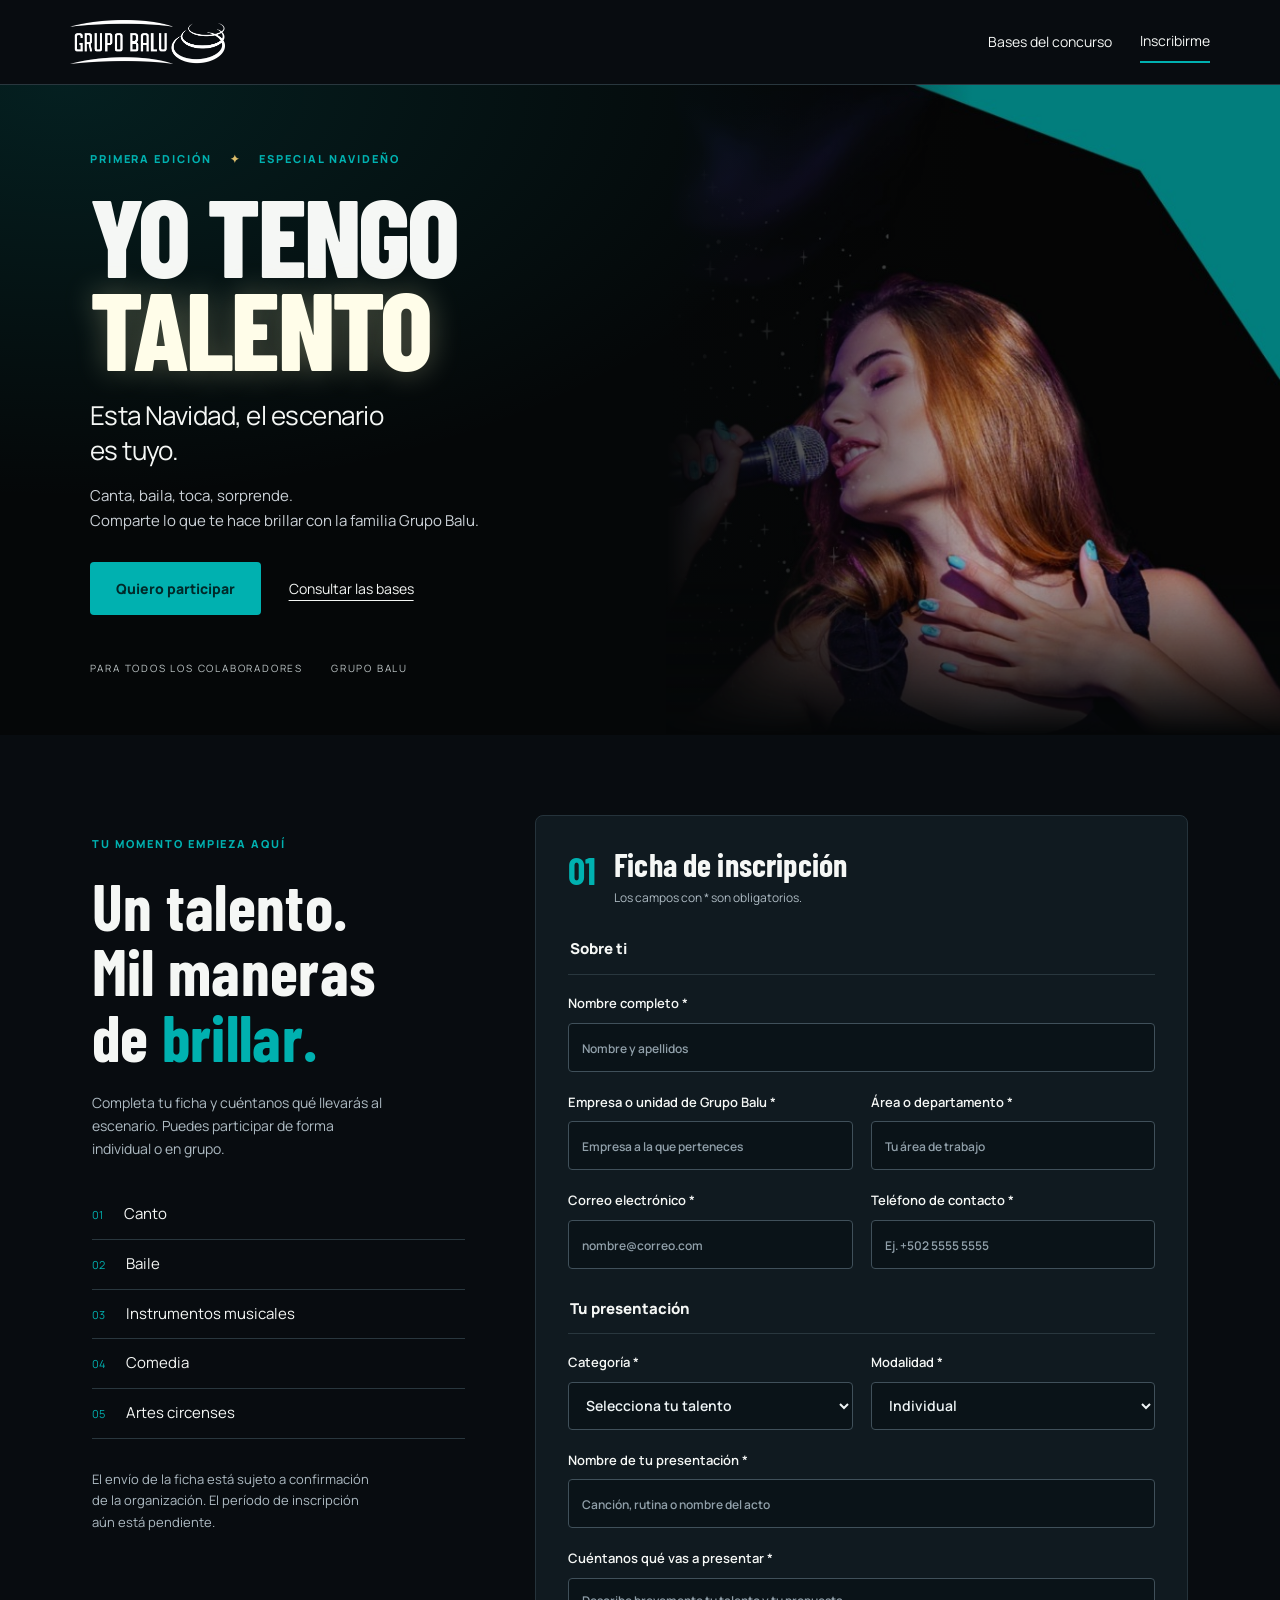
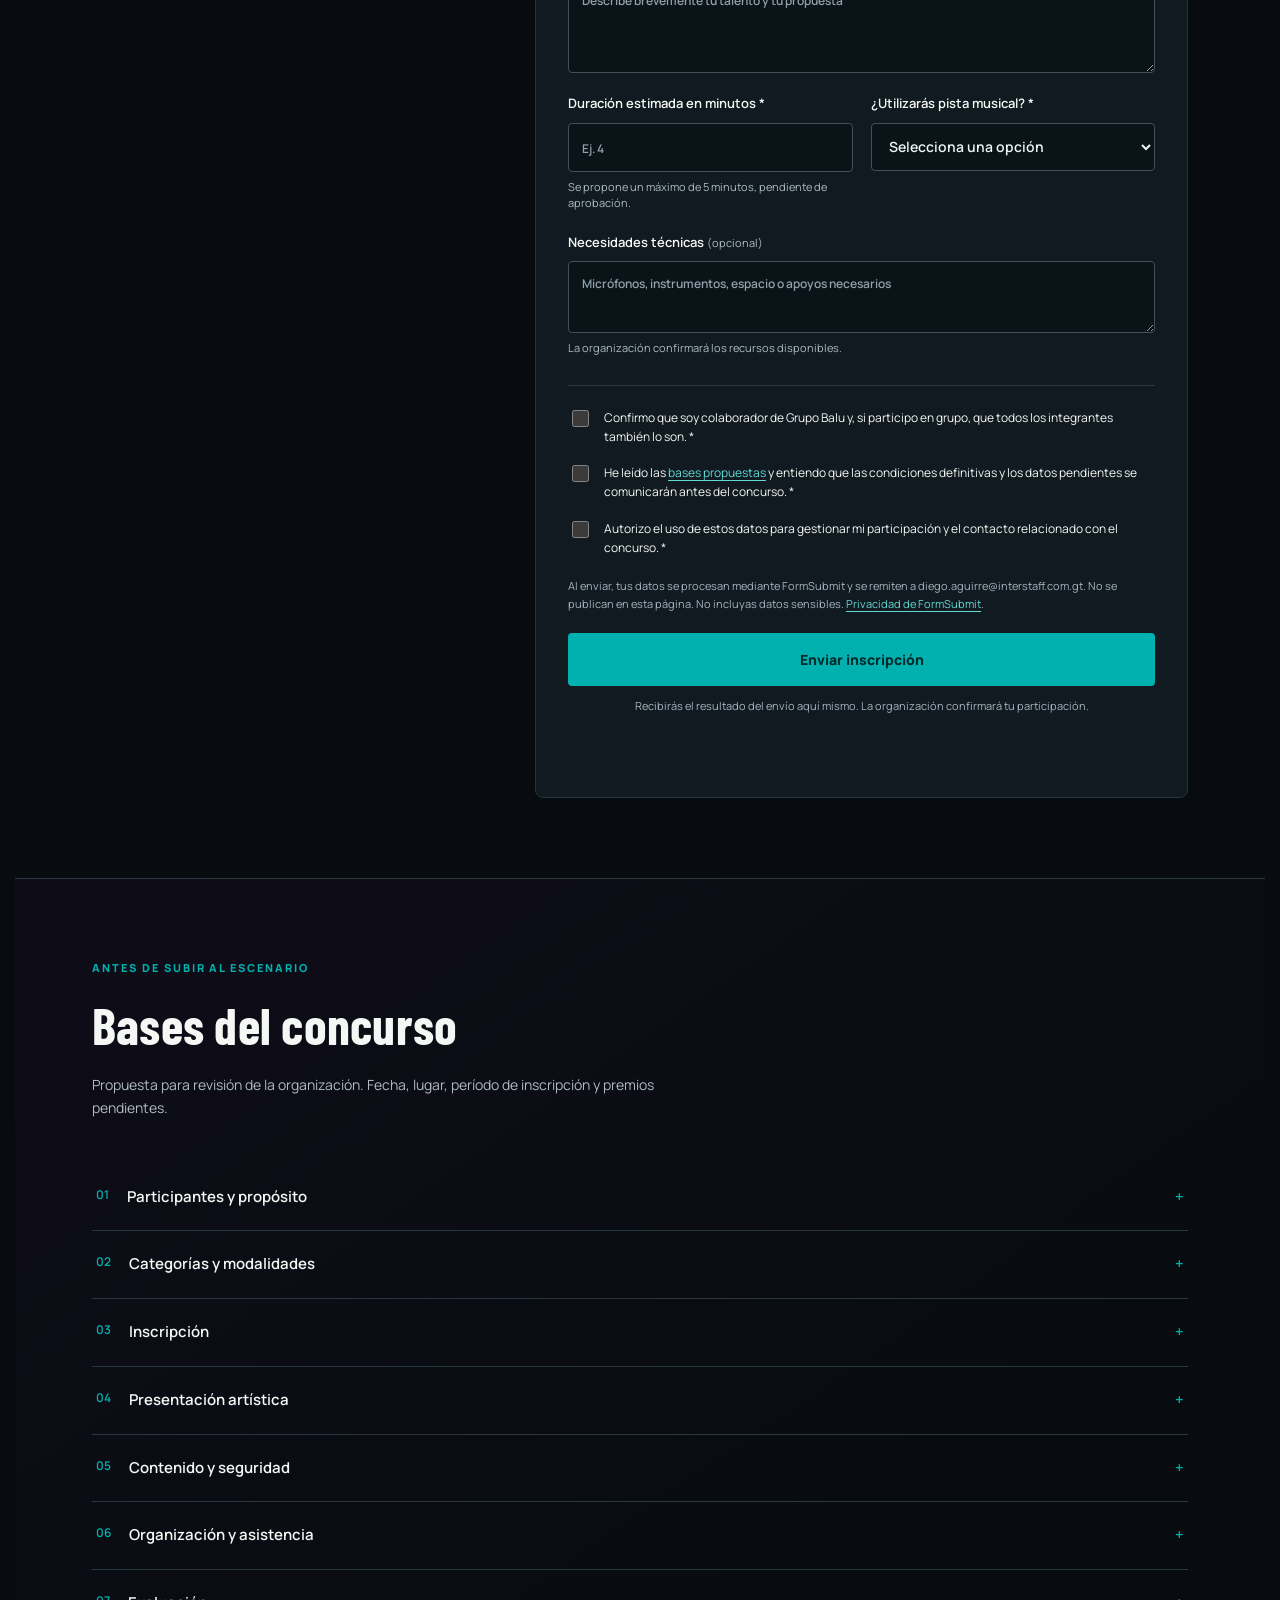
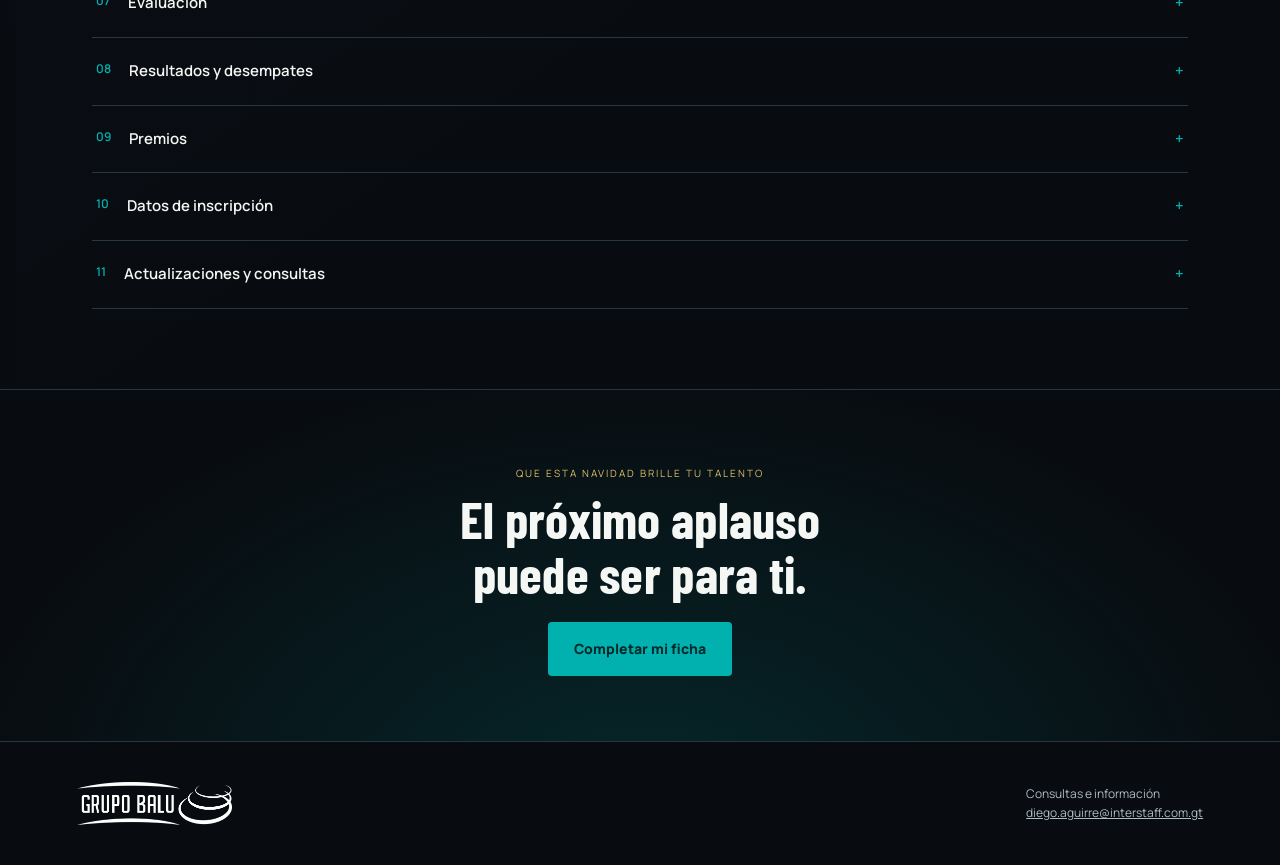
==== index.html @ b2d33d60 "Publicar concurso Grupo Balu con formulario de inscripción" ====
<!doctype html>
<html lang="es"><head><meta charset="UTF-8"><meta name="referrer" content="strict-origin-when-cross-origin"><meta name="viewport" content="width=device-width, initial-scale=1"><meta name="theme-color" content="#00b1b0"><title>Yo Tengo Talento · Grupo Balu</title><meta name="description" content="Concurso de talentos para todos los colaboradores de Grupo Balu. Conoce las bases y completa tu ficha de inscripción."><link rel="icon" type="image/svg+xml" href="data:image/svg+xml,%3Csvg xmlns='http://www.w3.org/2000/svg' viewBox='0 0 32 32'%3E%3Crect width='32' height='32' rx='8' fill='%2300b1b0'/%3E%3Cpath d='m16 5 3 7 8 1-6 5 2 8-7-4-7 4 2-8-6-5 8-1z' fill='%230b202c'/%3E%3C/svg%3E"><link rel="stylesheet" href="theme.css"></head>
<body><a class="skip" href="#inscripcion">Ir a la inscripción</a><div id="snow" aria-hidden="true"></div>
<header><a class="brand" href="#inicio"><img src="logo-grupo-balu.png" alt="Grupo Balu"><span>GRUPO BALU<small>GENTE PRIMERO</small></span></a><nav aria-label="Navegación principal"><a href="#bases">Bases del concurso</a><a class="nav-cta" href="#inscripcion">Inscribirme</a></nav></header>
<main id="inicio"><section class="hero" aria-labelledby="hero-title"><div class="stage" aria-hidden="true"></div><div class="hero-content"><p class="eyebrow">PRIMERA EDICIÓN <span>✦</span> ESPECIAL NAVIDEÑO</p><h1 id="hero-title">YO TENGO<br><span>TALENTO</span></h1><p class="intro">Esta Navidad, el escenario<br>es tuyo.</p><p class="hero-description">Canta, baila, toca, sorprende.<br>Comparte lo que te hace brillar con la familia Grupo Balu.</p><div class="hero-actions"><a class="button" href="#inscripcion">Quiero participar</a><a class="text-link" href="#bases">Consultar las bases</a></div><div class="hero-foot"><span>PARA TODOS LOS COLABORADORES</span><span>GRUPO BALU</span></div></div></section>
<section class="registration section" id="inscripcion"><aside><p class="eyebrow">TU MOMENTO EMPIEZA AQUÍ</p><h2>Un talento.<br>Mil maneras<br>de <em>brillar.</em></h2><p>Completa tu ficha y cuéntanos qué llevarás al escenario. Puedes participar de forma individual o en grupo.</p><ul class="categories"><li><span>01</span> Canto</li><li><span>02</span> Baile</li><li><span>03</span> Instrumentos musicales</li><li><span>04</span> Comedia</li><li><span>05</span> Artes circenses</li></ul><p class="aside-note">El envío de la ficha está sujeto a confirmación de la organización. El período de inscripción aún está pendiente.</p></aside>
<form id="registrationForm" action="https://formsubmit.co/diego.aguirre@interstaff.com.gt" method="POST"><div class="form-heading"><span class="section-number">01</span><div><h2>Ficha de inscripción</h2><p>Los campos con * son obligatorios.</p></div></div>
<input type="hidden" name="_subject" value="Nueva inscripción | Yo Tengo Talento · Grupo Balu"><input type="hidden" name="_template" value="table"><input type="hidden" name="Version_bases" value="Propuesta 1 · 6 de octubre de 2026"><input type="text" name="_honey" class="honeypot" tabindex="-1" autocomplete="off" aria-hidden="true">
<fieldset><legend>Sobre ti</legend><div class="grid"><label class="wide">Nombre completo *<input name="Nombre" autocomplete="name" required maxlength="120" placeholder="Nombre y apellidos"></label><label>Empresa o unidad de Grupo Balu *<input name="Empresa" required maxlength="120" placeholder="Empresa a la que perteneces"></label><label>Área o departamento *<input name="Area" required maxlength="120" placeholder="Tu área de trabajo"></label><label>Correo electrónico *<input type="email" name="email" autocomplete="email" required maxlength="160" placeholder="nombre@correo.com"></label><label>Teléfono de contacto *<input type="tel" name="Telefono" autocomplete="tel" required maxlength="25" pattern="[+0-9 ()-]{8,25}" placeholder="Ej. +502 5555 5555"></label></div></fieldset>
<fieldset><legend>Tu presentación</legend><div class="grid"><label>Categoría *<select name="Categoria" required><option value="">Selecciona tu talento</option><option>Canto</option><option>Baile</option><option>Instrumentos musicales</option><option>Comedia</option><option>Artes circenses</option></select></label><label>Modalidad *<select name="Modalidad" id="mode" required><option value="Individual">Individual</option><option value="Grupal">Grupal</option></select></label><div id="groupFields" class="wide grid" hidden><label class="wide">Nombre del grupo *<input name="Grupo" id="groupName" maxlength="120" disabled></label><label class="wide">Integrantes del grupo *<textarea name="Integrantes" id="members" rows="3" maxlength="2000" disabled placeholder="Nombre completo y empresa de cada integrante, incluyéndote"></textarea><small>Todos deben ser colaboradores de Grupo Balu. Tú serás la persona de contacto.</small></label></div><label class="wide">Nombre de tu presentación *<input name="Presentacion" required maxlength="160" placeholder="Canción, rutina o nombre del acto"></label><label class="wide">Cuéntanos qué vas a presentar *<textarea name="Descripcion" required rows="3" maxlength="1500" placeholder="Describe brevemente tu talento y tu propuesta"></textarea></label><label>Duración estimada en minutos *<input type="number" name="Duracion_minutos" required min="0.5" max="60" step="0.5" placeholder="Ej. 4"><small>Se propone un máximo de 5 minutos, pendiente de aprobación.</small></label><label>¿Utilizarás pista musical? *<select name="Pista" required><option value="">Selecciona una opción</option><option>Sí</option><option>No</option><option>Por definir</option></select></label><label class="wide">Necesidades técnicas <span class="optional">(opcional)</span><textarea name="Necesidades_tecnicas" rows="2" maxlength="1000" placeholder="Micrófonos, instrumentos, espacio o apoyos necesarios"></textarea><small>La organización confirmará los recursos disponibles.</small></label></div></fieldset>
<div class="consents"><label class="check"><input type="checkbox" name="Es_colaborador" value="Sí" required><span>Confirmo que soy colaborador de Grupo Balu y, si participo en grupo, que todos los integrantes también lo son. *</span></label><label class="check"><input type="checkbox" name="Lectura_bases" value="Leídas; enterado de que son propuestas" required><span>He leído las <a href="#bases">bases propuestas</a> y entiendo que las condiciones definitivas y los datos pendientes se comunicarán antes del concurso. *</span></label><label class="check"><input type="checkbox" name="Uso_datos" value="Autorizado para gestionar esta inscripción" required><span>Autorizo el uso de estos datos para gestionar mi participación y el contacto relacionado con el concurso. *</span></label></div>
<p class="privacy">Al enviar, tus datos se procesan mediante FormSubmit y se remiten a diego.aguirre@interstaff.com.gt. No se publican en esta página. No incluyas datos sensibles. <a href="https://formsubmit.co/privacy.pdf" target="_blank" rel="noopener">Privacidad de FormSubmit</a>.</p><button class="button submit" type="submit">Enviar inscripción</button><p class="submit-note">Recibirás el resultado del envío aquí mismo. La organización confirmará tu participación.</p><p id="formStatus" role="status"></p></form></section>
<section class="rules section" id="bases"><div class="rules-heading"><div><p class="eyebrow">ANTES DE SUBIR AL ESCENARIO</p><h2>Bases del concurso</h2><p>Propuesta para revisión de la organización. Fecha, lugar, período de inscripción y premios pendientes.</p></div></div><div id="ruleList"><details><summary><span>01</span>Participantes y propósito</summary><p>Pueden participar todos los colaboradores de Grupo Balu. El concurso Yo Tengo Talento busca reconocer sus habilidades artísticas y compartir un espacio de convivencia y celebración navideña.</p></details><details><summary><span>02</span>Categorías y modalidades</summary><p>Se proponen las categorías de canto, baile, interpretación de instrumentos musicales, comedia y artes circenses. La participación podrá ser individual o grupal. En los grupos, todos los integrantes deberán ser colaboradores de Grupo Balu y se designará a una persona de contacto.</p></details><details><summary><span>03</span>Inscripción</summary><p>Completar la ficha digital con nombre, empresa o unidad, área, correo, teléfono, categoría, modalidad y descripción del acto. Los grupos deberán indicar su nombre y sus integrantes. El período de inscripción está pendiente. El envío de la ficha no confirma automáticamente un lugar ni un horario; la organización comunicará la recepción y los siguientes pasos.</p></details><details><summary><span>04</span>Presentación artística</summary><p>Se propone una duración máxima de 5 minutos por acto. La persona participante indicará la duración prevista, la pista musical si corresponde y sus requerimientos de sonido, instrumentos o espacio. La organización confirmará qué recursos estarán disponibles y cómo entregar las pistas antes del evento.</p></details><details><summary><span>05</span>Contenido y seguridad</summary><p>Las presentaciones deberán ser respetuosas y apropiadas para un evento de colaboradores. No se admitirán contenidos discriminatorios, ofensivos o que expongan a otras personas sin su consentimiento. No se permitirá fuego, armas, objetos punzantes ni actos que comprometan la seguridad. Los actos circenses requerirán revisión previa de sus necesidades y condiciones de seguridad.</p></details><details><summary><span>06</span>Organización y asistencia</summary><p>La fecha, el lugar y los horarios del evento están pendientes. La organización confirmará el orden de participación y, si corresponde, ensayos o pruebas de sonido. Cada participante deberá presentarse a la hora que se le comunique e informar oportunamente cualquier cambio o retiro.</p></details><details><summary><span>07</span>Evaluación</summary><p>Se propone que un jurado designado por la organización evalúe cada acto sobre 100 puntos: dominio técnico e interpretación, 40; creatividad y originalidad, 25; presencia escénica y conexión con el público, 20; preparación y cumplimiento del tiempo, 15. Estos criterios se aplicarán de acuerdo con la naturaleza de cada categoría.</p></details><details><summary><span>08</span>Resultados y desempates</summary><p>Se propone que gane el acto con mayor puntaje total. En caso de empate, se comparará primero el puntaje de dominio técnico e interpretación y luego el de creatividad y originalidad. Si el empate continúa, el jurado deliberará y dejará constancia de su decisión. La composición del jurado y el esquema de premiación están pendientes.</p></details><details><summary><span>09</span>Premios</summary><p>Los premios, el número de personas o grupos ganadores y la forma de entrega están pendientes. La organización anunciará estos detalles antes de la competencia.</p></details><details><summary><span>10</span>Datos de inscripción</summary><p>Los datos solicitados se utilizarán para coordinar la participación y las comunicaciones del concurso. La ficha se enviará mediante FormSubmit a diego.aguirre@interstaff.com.gt. No se solicitan documentos de identidad ni datos bancarios. Para corregir o retirar una inscripción, escribir al mismo correo. Cualquier autorización de uso de imagen se solicitará por separado.</p></details><details><summary><span>11</span>Actualizaciones y consultas</summary><p>La organización comunicará las bases definitivas y los datos pendientes antes del concurso. Cualquier modificación deberá informarse oportunamente a las personas inscritas. Las consultas se atenderán en diego.aguirre@interstaff.com.gt.</p></details></div></section>
<section class="closing"><p>QUE ESTA NAVIDAD BRILLE TU TALENTO</p><h2>El próximo aplauso<br>puede ser para ti.</h2><a class="button" href="#inscripcion">Completar mi ficha</a></section></main>
<footer><div class="brand"><img src="logo-grupo-balu.png" alt="Grupo Balu"><span>YO TENGO TALENTO<small>PRIMERA EDICIÓN · GRUPO BALU</small></span></div><p>Consultas e información<br><a href="mailto:diego.aguirre@interstaff.com.gt">diego.aguirre@interstaff.com.gt</a></p></footer><script src="app.js"></script></body></html>
---- theme.css ----
@import url('https://fonts.googleapis.com/css2?family=Barlow+Condensed:wght@600;700;800;900&family=Manrope:wght@400;500;600;700;800&display=swap');
:root{color-scheme:dark;--teal:#00b1b0;--ink:#080c10;--muted:#aebbc3;--line:#29373e;--gold:#ddbd6a}*{box-sizing:border-box}html{scroll-behavior:smooth;scroll-padding-top:110px}body{margin:0;background:var(--ink);color:#f5f7f5;font:16px/1.65 'Manrope',Arial,sans-serif}a{color:inherit}button,input,select,textarea{font:inherit}button,a,input,select,textarea{touch-action:manipulation}a,button,input,select,textarea{outline-offset:5px}a:focus-visible,button:focus-visible{outline:2px solid var(--teal)}header{position:relative;z-index:3;display:flex;align-items:center;justify-content:space-between;padding:16px 5.5%;border-bottom:1px solid var(--line);background:#080c10}.brand{display:flex;gap:14px;align-items:center;text-decoration:none;font-size:14px;font-weight:800;letter-spacing:.12em}.brand img{width:64px;height:64px;object-fit:contain}.brand small{display:block;font-size:10px;letter-spacing:.2em;color:var(--muted);margin-top:2px}nav{display:flex;gap:28px;align-items:center;font-size:14px}nav a{text-decoration:none}nav a:hover,.text-link:hover{color:var(--teal)}.nav-cta{border-bottom:2px solid var(--teal);padding:8px 0}.hero{position:relative;overflow:hidden;min-height:650px;background:#050708}.hero:after{content:'';position:absolute;inset:0;pointer-events:none;background:radial-gradient(ellipse at 5% 0%,#00b1b025,transparent 45%)}.stage{position:absolute;inset:0 0 0 30%;background-image:linear-gradient(90deg,#050708 0%,#050708c4 18%,transparent 50%),url('talento.jpeg');background-position:center,100% 0;background-size:cover,auto 1150px;background-repeat:no-repeat;opacity:.7;mask-image:linear-gradient(180deg,#000 75%,transparent)}.hero-content{position:relative;z-index:1;padding:65px 7% 35px;max-width:1200px}.eyebrow{font-size:11px;font-weight:800;letter-spacing:.18em;color:var(--teal);margin:0 0 20px}.eyebrow span{color:var(--gold);margin:0 14px}h1{font:800 clamp(70px,8.6vw,128px)/.84 'Barlow Condensed','Arial Narrow',Impact,sans-serif;letter-spacing:-.025em;margin:0 0 25px}h1 span{color:#fffde9;text-shadow:0 0 30px #fffac24a}h2{font:700 clamp(34px,4vw,52px)/1.05 'Barlow Condensed','Arial Narrow',Impact,sans-serif;letter-spacing:.005em;margin:0 0 22px}.intro{font-size:26px;line-height:1.35;letter-spacing:-.02em;margin:0 0 16px}.hero-description{font-size:15px;color:#ccd2d8}.hero-actions{display:flex;gap:28px;align-items:center;margin:28px 0 45px}.button{border:0;background:var(--teal);color:#002929;padding:15px 26px;display:inline-flex;align-items:center;justify-content:center;text-decoration:none;font-weight:800;font-size:14px;cursor:pointer;border-radius:4px;transition:background .2s,transform .2s}.button:hover{background:#48d4cd;transform:translateY(-1px)}.text-link{font-size:14px;text-underline-offset:6px}.hero-foot{display:flex;gap:28px;color:#bdc5c6;font-size:10px;letter-spacing:.18em}.event-info{display:grid;grid-template-columns:repeat(3,1fr);padding:26px 7%;gap:30px;background:#0d181d;border-top:1px solid #1d3338;border-bottom:1px solid #1d3338}.event-info span{display:block;font-size:10px;letter-spacing:.14em;color:var(--teal);margin-bottom:6px}.event-info strong{font-size:14px;font-weight:500}.section{max-width:1250px;margin:auto;padding:80px 6%}.registration{display:grid;grid-template-columns: .8fr 1.4fr;gap:70px}aside{padding-top:20px}aside h2{font-size:64px;line-height:1.02}em{font-style:normal;color:var(--teal)}aside>p:not(.eyebrow){font-size:14px;color:var(--muted);max-width:290px}.categories{list-style:none;padding:0;margin:30px 0}.categories li{padding:12px 0;border-bottom:1px solid var(--line);font-size:15px}.categories span{font-size:11px;color:var(--teal);margin-right:18px}.aside-note{margin-top:30px;font-size:13px!important}form{background:#101a20;border:1px solid #25333b;border-radius:8px;padding:32px}.form-heading{display:flex;gap:18px;align-items:flex-start;margin-bottom:30px}.section-number{color:var(--teal);font:700 38px/1.2 'Barlow Condensed',sans-serif}.form-heading h2{font-size:32px;margin:0 0 6px}.form-heading p{font-size:12px;color:var(--muted);margin:0}fieldset{border:0;padding:0;margin:0 0 28px;min-width:0}legend{font-size:15px;font-weight:800;margin-bottom:18px;padding-bottom:12px;width:100%;border-bottom:1px solid var(--line)}.grid{display:grid;grid-template-columns:repeat(2,minmax(0,1fr));gap:20px 18px}.wide{grid-column:1/-1}label{display:block;font-size:13px;font-weight:600}input:not([type=checkbox]),select,textarea{display:block;width:100%;margin-top:8px;background:#0a1318;color:#eef4f5;border:1px solid #40505a;border-radius:4px;padding:12px 13px;min-height:48px;font-size:14px}input::placeholder,textarea::placeholder{color:#91a0aa;font-size:12px}input:focus,textarea:focus,select:focus{outline:2px solid var(--teal);outline-offset:1px}textarea{resize:vertical}small,.optional{font-weight:400;color:var(--muted);font-size:11px;line-height:1.5}label small{display:block;margin-top:7px}.consents{border-top:1px solid var(--line);padding-top:22px}.check{display:flex;align-items:flex-start;gap:12px;font-size:12px;font-weight:400;line-height:1.6;margin-bottom:17px}.check input{width:17px;height:17px;flex-shrink:0;margin-top:2px;accent-color:var(--teal)}.check a,.privacy a{color:#62d9d3;text-underline-offset:3px}.privacy{font-size:11px;color:#a6b4bf;margin:20px 0}.submit{width:100%}.submit-note{font-size:11px;text-align:center;color:#a6b4bf}.honeypot{display:none!important}[hidden]{display:none!important}.rules{border-top:1px solid var(--line)}.rules-heading{display:flex;align-items:center;justify-content:space-between;gap:40px;margin-bottom:30px}.rules-heading p:not(.eyebrow){color:var(--muted);font-size:14px;max-width:570px}.outline-button{border:1px solid #406069;border-radius:4px;padding:12px 18px;white-space:nowrap;font-size:13px;text-decoration:none}.outline-button:hover{border-color:var(--teal);color:var(--teal)}details{border-bottom:1px solid var(--line)}summary{padding:21px 4px;cursor:pointer;font-weight:600;font-size:15px;list-style:none;display:flex;gap:18px}summary::-webkit-details-marker{display:none}summary span{color:var(--teal);font-size:12px}summary:after{content:'+';margin-left:auto;color:var(--teal)}details[open] summary:after{content:'−'}details p{color:#bcc8cf;font-size:14px;margin:0 34px 24px;max-width:850px}.closing{padding:65px 25px;text-align:center;background:radial-gradient(ellipse at 50% 120%,#005e6055,transparent 75%);border-top:1px solid var(--line)}.closing p{font-size:10px;letter-spacing:.2em;color:var(--gold)}.closing h2{font-size:52px}footer{border-top:1px solid var(--line);padding:30px 6%;display:flex;justify-content:space-between;gap:25px;align-items:center}footer p{font-size:12px;color:var(--muted)}footer a{overflow-wrap:anywhere}footer .brand img{width:65px;height:65px}#snow{position:fixed;inset:0;pointer-events:none;z-index:6;overflow:hidden}.flake{position:absolute;top:-40px;color:#eefaff;opacity:.35;animation:fall linear infinite;font-family:Arial,sans-serif}@keyframes fall{from{transform:translate3d(0,-40px,0) rotate(0)}to{transform:translate3d(50px,110vh,0) rotate(160deg)}}.skip{position:absolute;top:-100px;left:20px;background:var(--teal);padding:10px;z-index:100;color:#000}.skip:focus{top:10px}#formStatus{font-size:13px;color:var(--gold)}
@media(max-width:900px){.registration{gap:35px;grid-template-columns:.7fr 1.4fr}.section{padding:60px 5%}aside h2{font-size:48px}.rules-heading{align-items:flex-start;flex-direction:column;gap:10px}.stage{left:10%;opacity:.45}.hero-content{padding-left:6%}form{padding:24px}}
@media(max-width:650px){header{padding:12px 5%}.brand{font-size:11px;gap:9px}.brand img{width:48px;height:48px}.brand small{font-size:8px}nav{gap:14px;font-size:12px}nav>a:first-child{display:none}.hero{min-height:620px}.hero-content{padding:48px 6% 30px}.eyebrow{font-size:9px;letter-spacing:.12em}.eyebrow span{margin:0 7px}h1{font-size:84px}.intro{font-size:24px}.stage{inset:0;background-position:center,58% 0;background-size:cover,auto 920px;opacity:.32}.hero-actions{gap:18px;flex-wrap:wrap}.hero-foot{font-size:8px;gap:15px}.event-info{grid-template-columns:1fr;padding:22px 6%;gap:17px}.event-info div{display:flex;gap:14px;align-items:baseline;justify-content:space-between}.event-info span{font-size:8px;flex-shrink:0}.event-info strong{font-size:12px;text-align:right}.registration{grid-template-columns:1fr;gap:28px}aside{padding:0}aside h2{font-size:44px}aside h2 br{display:none}aside h2 br:after{content:' '}aside p{max-width:none!important}.categories{display:flex;flex-wrap:wrap;gap:8px;margin:20px 0}.categories li{padding:6px 10px;font-size:11px;border:1px solid var(--line);border-radius:20px}.categories span{display:none}.aside-note{margin-top:15px}.grid{grid-template-columns:1fr;gap:18px}form{padding:24px 19px}.section{padding:45px 5%}.form-heading h2{font-size:30px}label{font-size:14px}.privacy,.check,.submit-note{font-size:12px}input:not([type=checkbox]),select,textarea{font-size:16px}.closing h2{font-size:44px}footer{flex-direction:column;align-items:flex-start}.rules-heading h2{font-size:38px}details p{margin-left:5px;margin-right:5px}summary{font-size:14px}}
.brand img,footer .brand img{width:155px;height:52px;object-fit:contain}.brand>span{display:none}.registration aside h2 br{display:inline}.rules{background:linear-gradient(145deg,#170d2370,transparent 60%)}.stage{left:52%;background-size:cover,auto 1500px;background-image:linear-gradient(90deg,#050708,transparent 50%),url('talento.jpeg')}
@media(max-width:650px){.brand img,footer .brand img{width:130px;height:44px}.registration aside h2{font-size:42px}.stage{left:30%;background-size:cover,auto 1250px;background-position:center,right top}}
@media(prefers-reduced-motion:reduce){html{scroll-behavior:auto}.button{transition:none}}

#formStatus{padding:12px 0;overflow-wrap:anywhere}#formStatus[data-state="error"]{color:#ffb9a8}#formStatus[data-state="success"]{color:#78e3cd}.submit:disabled{opacity:.65;cursor:default;transform:none}
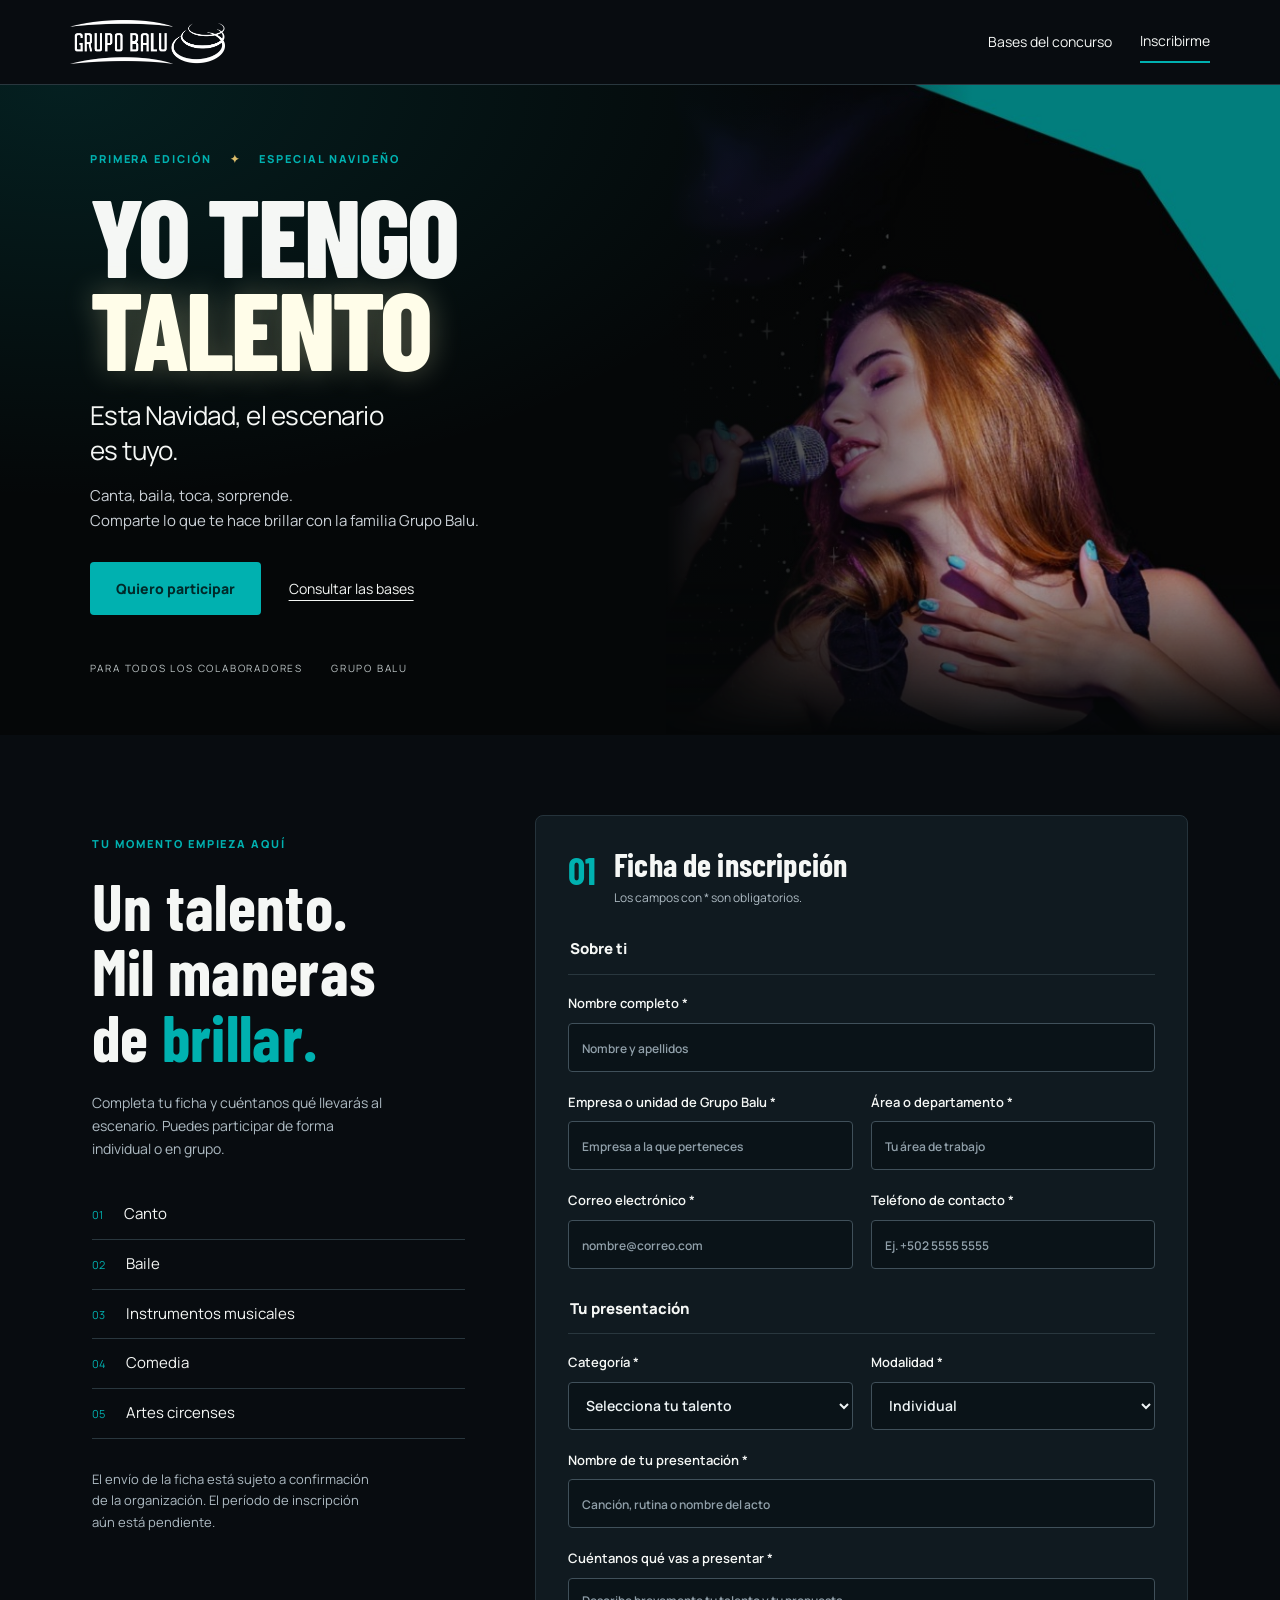
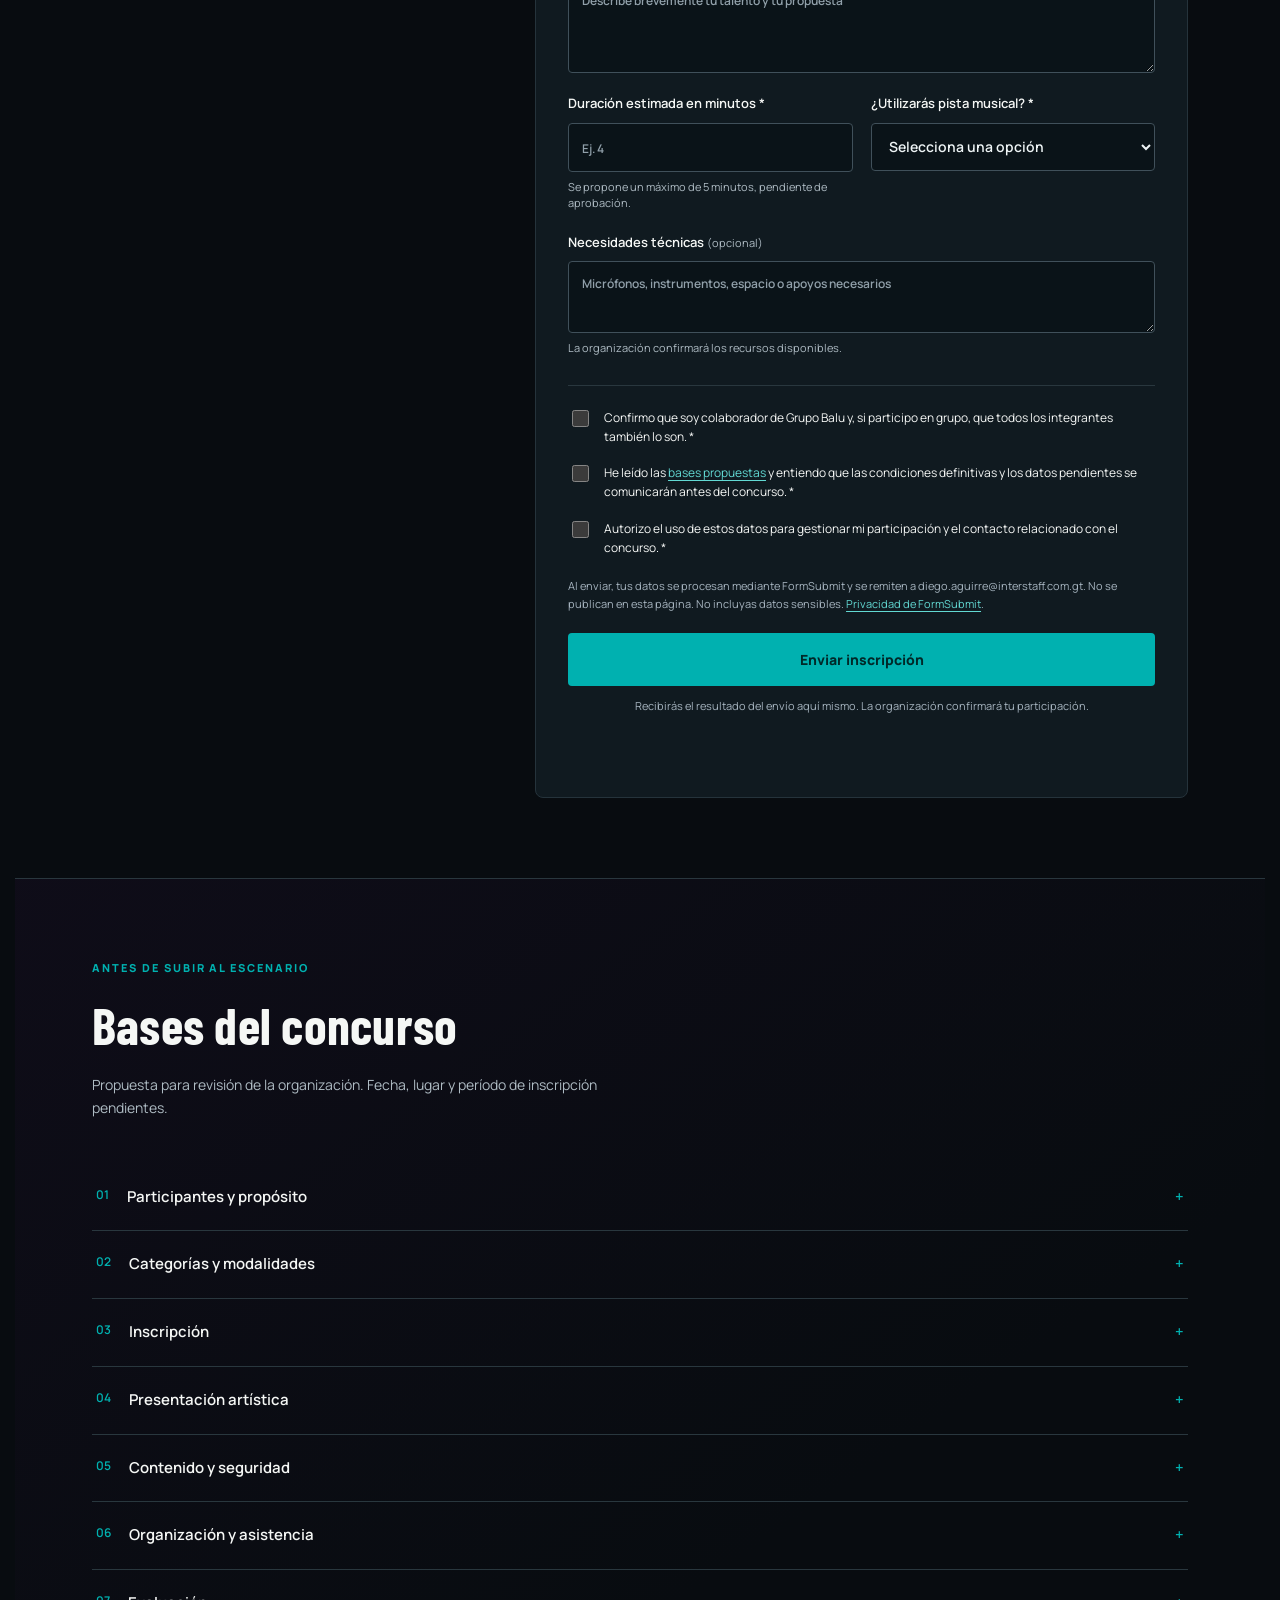
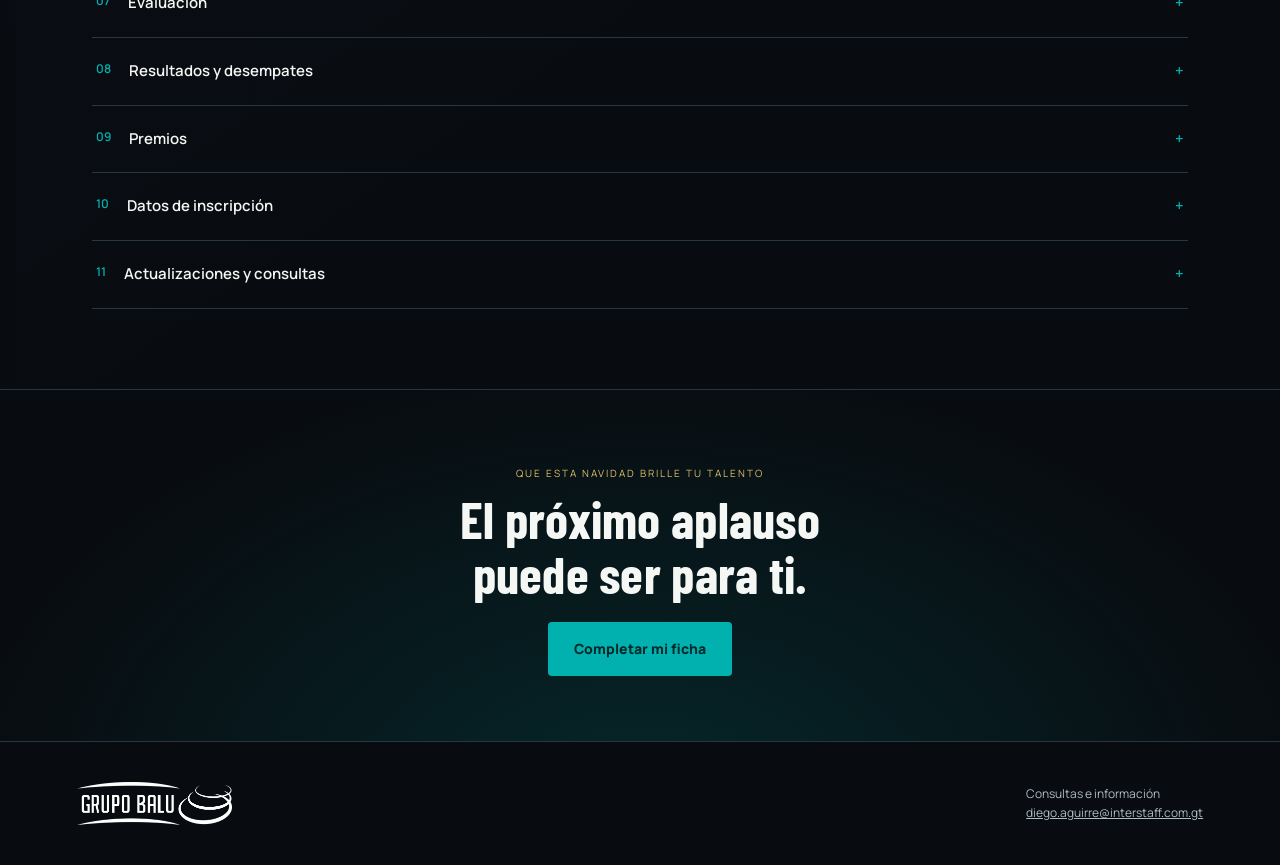
==== commit d355ed56: "Actualizar premios del concurso con las tres gift cards" ====
--- a/index.html
+++ b/index.html
@@ -10,6 +10,6 @@
 <fieldset><legend>Tu presentación</legend><div class="grid"><label>Categoría *<select name="Categoria" required><option value="">Selecciona tu talento</option><option>Canto</option><option>Baile</option><option>Instrumentos musicales</option><option>Comedia</option><option>Artes circenses</option></select></label><label>Modalidad *<select name="Modalidad" id="mode" required><option value="Individual">Individual</option><option value="Grupal">Grupal</option></select></label><div id="groupFields" class="wide grid" hidden><label class="wide">Nombre del grupo *<input name="Grupo" id="groupName" maxlength="120" disabled></label><label class="wide">Integrantes del grupo *<textarea name="Integrantes" id="members" rows="3" maxlength="2000" disabled placeholder="Nombre completo y empresa de cada integrante, incluyéndote"></textarea><small>Todos deben ser colaboradores de Grupo Balu. Tú serás la persona de contacto.</small></label></div><label class="wide">Nombre de tu presentación *<input name="Presentacion" required maxlength="160" placeholder="Canción, rutina o nombre del acto"></label><label class="wide">Cuéntanos qué vas a presentar *<textarea name="Descripcion" required rows="3" maxlength="1500" placeholder="Describe brevemente tu talento y tu propuesta"></textarea></label><label>Duración estimada en minutos *<input type="number" name="Duracion_minutos" required min="0.5" max="60" step="0.5" placeholder="Ej. 4"><small>Se propone un máximo de 5 minutos, pendiente de aprobación.</small></label><label>¿Utilizarás pista musical? *<select name="Pista" required><option value="">Selecciona una opción</option><option>Sí</option><option>No</option><option>Por definir</option></select></label><label class="wide">Necesidades técnicas <span class="optional">(opcional)</span><textarea name="Necesidades_tecnicas" rows="2" maxlength="1000" placeholder="Micrófonos, instrumentos, espacio o apoyos necesarios"></textarea><small>La organización confirmará los recursos disponibles.</small></label></div></fieldset>
 <div class="consents"><label class="check"><input type="checkbox" name="Es_colaborador" value="Sí" required><span>Confirmo que soy colaborador de Grupo Balu y, si participo en grupo, que todos los integrantes también lo son. *</span></label><label class="check"><input type="checkbox" name="Lectura_bases" value="Leídas; enterado de que son propuestas" required><span>He leído las <a href="#bases">bases propuestas</a> y entiendo que las condiciones definitivas y los datos pendientes se comunicarán antes del concurso. *</span></label><label class="check"><input type="checkbox" name="Uso_datos" value="Autorizado para gestionar esta inscripción" required><span>Autorizo el uso de estos datos para gestionar mi participación y el contacto relacionado con el concurso. *</span></label></div>
 <p class="privacy">Al enviar, tus datos se procesan mediante FormSubmit y se remiten a diego.aguirre@interstaff.com.gt. No se publican en esta página. No incluyas datos sensibles. <a href="https://formsubmit.co/privacy.pdf" target="_blank" rel="noopener">Privacidad de FormSubmit</a>.</p><button class="button submit" type="submit">Enviar inscripción</button><p class="submit-note">Recibirás el resultado del envío aquí mismo. La organización confirmará tu participación.</p><p id="formStatus" role="status"></p></form></section>
-<section class="rules section" id="bases"><div class="rules-heading"><div><p class="eyebrow">ANTES DE SUBIR AL ESCENARIO</p><h2>Bases del concurso</h2><p>Propuesta para revisión de la organización. Fecha, lugar, período de inscripción y premios pendientes.</p></div></div><div id="ruleList"><details><summary><span>01</span>Participantes y propósito</summary><p>Pueden participar todos los colaboradores de Grupo Balu. El concurso Yo Tengo Talento busca reconocer sus habilidades artísticas y compartir un espacio de convivencia y celebración navideña.</p></details><details><summary><span>02</span>Categorías y modalidades</summary><p>Se proponen las categorías de canto, baile, interpretación de instrumentos musicales, comedia y artes circenses. La participación podrá ser individual o grupal. En los grupos, todos los integrantes deberán ser colaboradores de Grupo Balu y se designará a una persona de contacto.</p></details><details><summary><span>03</span>Inscripción</summary><p>Completar la ficha digital con nombre, empresa o unidad, área, correo, teléfono, categoría, modalidad y descripción del acto. Los grupos deberán indicar su nombre y sus integrantes. El período de inscripción está pendiente. El envío de la ficha no confirma automáticamente un lugar ni un horario; la organización comunicará la recepción y los siguientes pasos.</p></details><details><summary><span>04</span>Presentación artística</summary><p>Se propone una duración máxima de 5 minutos por acto. La persona participante indicará la duración prevista, la pista musical si corresponde y sus requerimientos de sonido, instrumentos o espacio. La organización confirmará qué recursos estarán disponibles y cómo entregar las pistas antes del evento.</p></details><details><summary><span>05</span>Contenido y seguridad</summary><p>Las presentaciones deberán ser respetuosas y apropiadas para un evento de colaboradores. No se admitirán contenidos discriminatorios, ofensivos o que expongan a otras personas sin su consentimiento. No se permitirá fuego, armas, objetos punzantes ni actos que comprometan la seguridad. Los actos circenses requerirán revisión previa de sus necesidades y condiciones de seguridad.</p></details><details><summary><span>06</span>Organización y asistencia</summary><p>La fecha, el lugar y los horarios del evento están pendientes. La organización confirmará el orden de participación y, si corresponde, ensayos o pruebas de sonido. Cada participante deberá presentarse a la hora que se le comunique e informar oportunamente cualquier cambio o retiro.</p></details><details><summary><span>07</span>Evaluación</summary><p>Se propone que un jurado designado por la organización evalúe cada acto sobre 100 puntos: dominio técnico e interpretación, 40; creatividad y originalidad, 25; presencia escénica y conexión con el público, 20; preparación y cumplimiento del tiempo, 15. Estos criterios se aplicarán de acuerdo con la naturaleza de cada categoría.</p></details><details><summary><span>08</span>Resultados y desempates</summary><p>Se propone que gane el acto con mayor puntaje total. En caso de empate, se comparará primero el puntaje de dominio técnico e interpretación y luego el de creatividad y originalidad. Si el empate continúa, el jurado deliberará y dejará constancia de su decisión. La composición del jurado y el esquema de premiación están pendientes.</p></details><details><summary><span>09</span>Premios</summary><p>Los premios, el número de personas o grupos ganadores y la forma de entrega están pendientes. La organización anunciará estos detalles antes de la competencia.</p></details><details><summary><span>10</span>Datos de inscripción</summary><p>Los datos solicitados se utilizarán para coordinar la participación y las comunicaciones del concurso. La ficha se enviará mediante FormSubmit a diego.aguirre@interstaff.com.gt. No se solicitan documentos de identidad ni datos bancarios. Para corregir o retirar una inscripción, escribir al mismo correo. Cualquier autorización de uso de imagen se solicitará por separado.</p></details><details><summary><span>11</span>Actualizaciones y consultas</summary><p>La organización comunicará las bases definitivas y los datos pendientes antes del concurso. Cualquier modificación deberá informarse oportunamente a las personas inscritas. Las consultas se atenderán en diego.aguirre@interstaff.com.gt.</p></details></div></section>
+<section class="rules section" id="bases"><div class="rules-heading"><div><p class="eyebrow">ANTES DE SUBIR AL ESCENARIO</p><h2>Bases del concurso</h2><p>Propuesta para revisión de la organización. Fecha, lugar y período de inscripción pendientes.</p></div></div><div id="ruleList"><details><summary><span>01</span>Participantes y propósito</summary><p>Pueden participar todos los colaboradores de Grupo Balu. El concurso Yo Tengo Talento busca reconocer sus habilidades artísticas y compartir un espacio de convivencia y celebración navideña.</p></details><details><summary><span>02</span>Categorías y modalidades</summary><p>Se proponen las categorías de canto, baile, interpretación de instrumentos musicales, comedia y artes circenses. La participación podrá ser individual o grupal. En los grupos, todos los integrantes deberán ser colaboradores de Grupo Balu y se designará a una persona de contacto.</p></details><details><summary><span>03</span>Inscripción</summary><p>Completar la ficha digital con nombre, empresa o unidad, área, correo, teléfono, categoría, modalidad y descripción del acto. Los grupos deberán indicar su nombre y sus integrantes. El período de inscripción está pendiente. El envío de la ficha no confirma automáticamente un lugar ni un horario; la organización comunicará la recepción y los siguientes pasos.</p></details><details><summary><span>04</span>Presentación artística</summary><p>Se propone una duración máxima de 5 minutos por acto. La persona participante indicará la duración prevista, la pista musical si corresponde y sus requerimientos de sonido, instrumentos o espacio. La organización confirmará qué recursos estarán disponibles y cómo entregar las pistas antes del evento.</p></details><details><summary><span>05</span>Contenido y seguridad</summary><p>Las presentaciones deberán ser respetuosas y apropiadas para un evento de colaboradores. No se admitirán contenidos discriminatorios, ofensivos o que expongan a otras personas sin su consentimiento. No se permitirá fuego, armas, objetos punzantes ni actos que comprometan la seguridad. Los actos circenses requerirán revisión previa de sus necesidades y condiciones de seguridad.</p></details><details><summary><span>06</span>Organización y asistencia</summary><p>La fecha, el lugar y los horarios del evento están pendientes. La organización confirmará el orden de participación y, si corresponde, ensayos o pruebas de sonido. Cada participante deberá presentarse a la hora que se le comunique e informar oportunamente cualquier cambio o retiro.</p></details><details><summary><span>07</span>Evaluación</summary><p>Se propone que un jurado designado por la organización evalúe cada acto sobre 100 puntos: dominio técnico e interpretación, 40; creatividad y originalidad, 25; presencia escénica y conexión con el público, 20; preparación y cumplimiento del tiempo, 15. Estos criterios se aplicarán de acuerdo con la naturaleza de cada categoría.</p></details><details><summary><span>08</span>Resultados y desempates</summary><p>Se propone que gane el acto con mayor puntaje total. En caso de empate, se comparará primero el puntaje de dominio técnico e interpretación y luego el de creatividad y originalidad. Si el empate continúa, el jurado deliberará y dejará constancia de su decisión. La composición del jurado está pendiente.</p></details><details><summary><span>09</span>Premios</summary><p><strong>1.er lugar:</strong> Gift Card de Q3,000.<br><strong>2.º lugar:</strong> Gift Card de Q1,500.<br><strong>3.er lugar:</strong> Gift Card de Q700.<br>La organización comunicará la forma de entrega antes de la competencia.</p></details><details><summary><span>10</span>Datos de inscripción</summary><p>Los datos solicitados se utilizarán para coordinar la participación y las comunicaciones del concurso. La ficha se enviará mediante FormSubmit a diego.aguirre@interstaff.com.gt. No se solicitan documentos de identidad ni datos bancarios. Para corregir o retirar una inscripción, escribir al mismo correo. Cualquier autorización de uso de imagen se solicitará por separado.</p></details><details><summary><span>11</span>Actualizaciones y consultas</summary><p>La organización comunicará las bases definitivas y los datos pendientes antes del concurso. Cualquier modificación deberá informarse oportunamente a las personas inscritas. Las consultas se atenderán en diego.aguirre@interstaff.com.gt.</p></details></div></section>
 <section class="closing"><p>QUE ESTA NAVIDAD BRILLE TU TALENTO</p><h2>El próximo aplauso<br>puede ser para ti.</h2><a class="button" href="#inscripcion">Completar mi ficha</a></section></main>
 <footer><div class="brand"><img src="logo-grupo-balu.png" alt="Grupo Balu"><span>YO TENGO TALENTO<small>PRIMERA EDICIÓN · GRUPO BALU</small></span></div><p>Consultas e información<br><a href="mailto:diego.aguirre@interstaff.com.gt">diego.aguirre@interstaff.com.gt</a></p></footer><script src="app.js"></script></body></html>
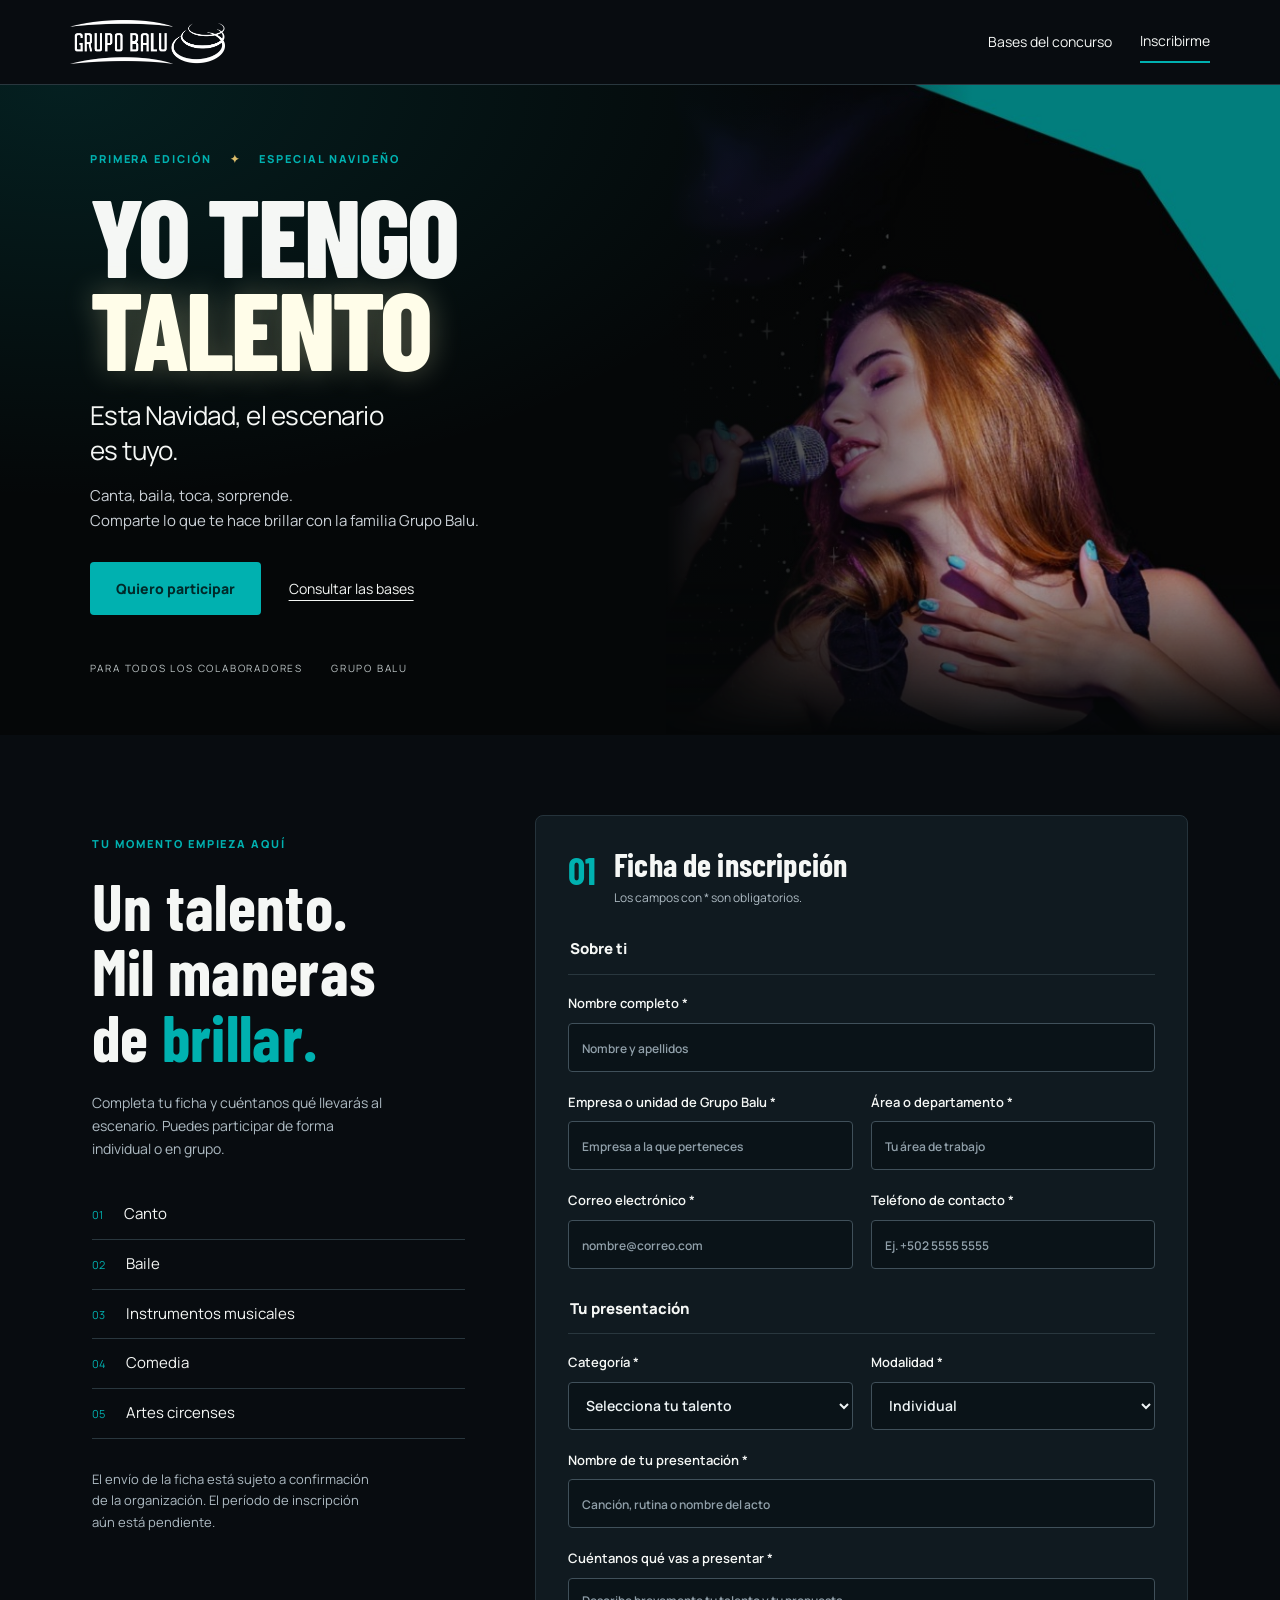
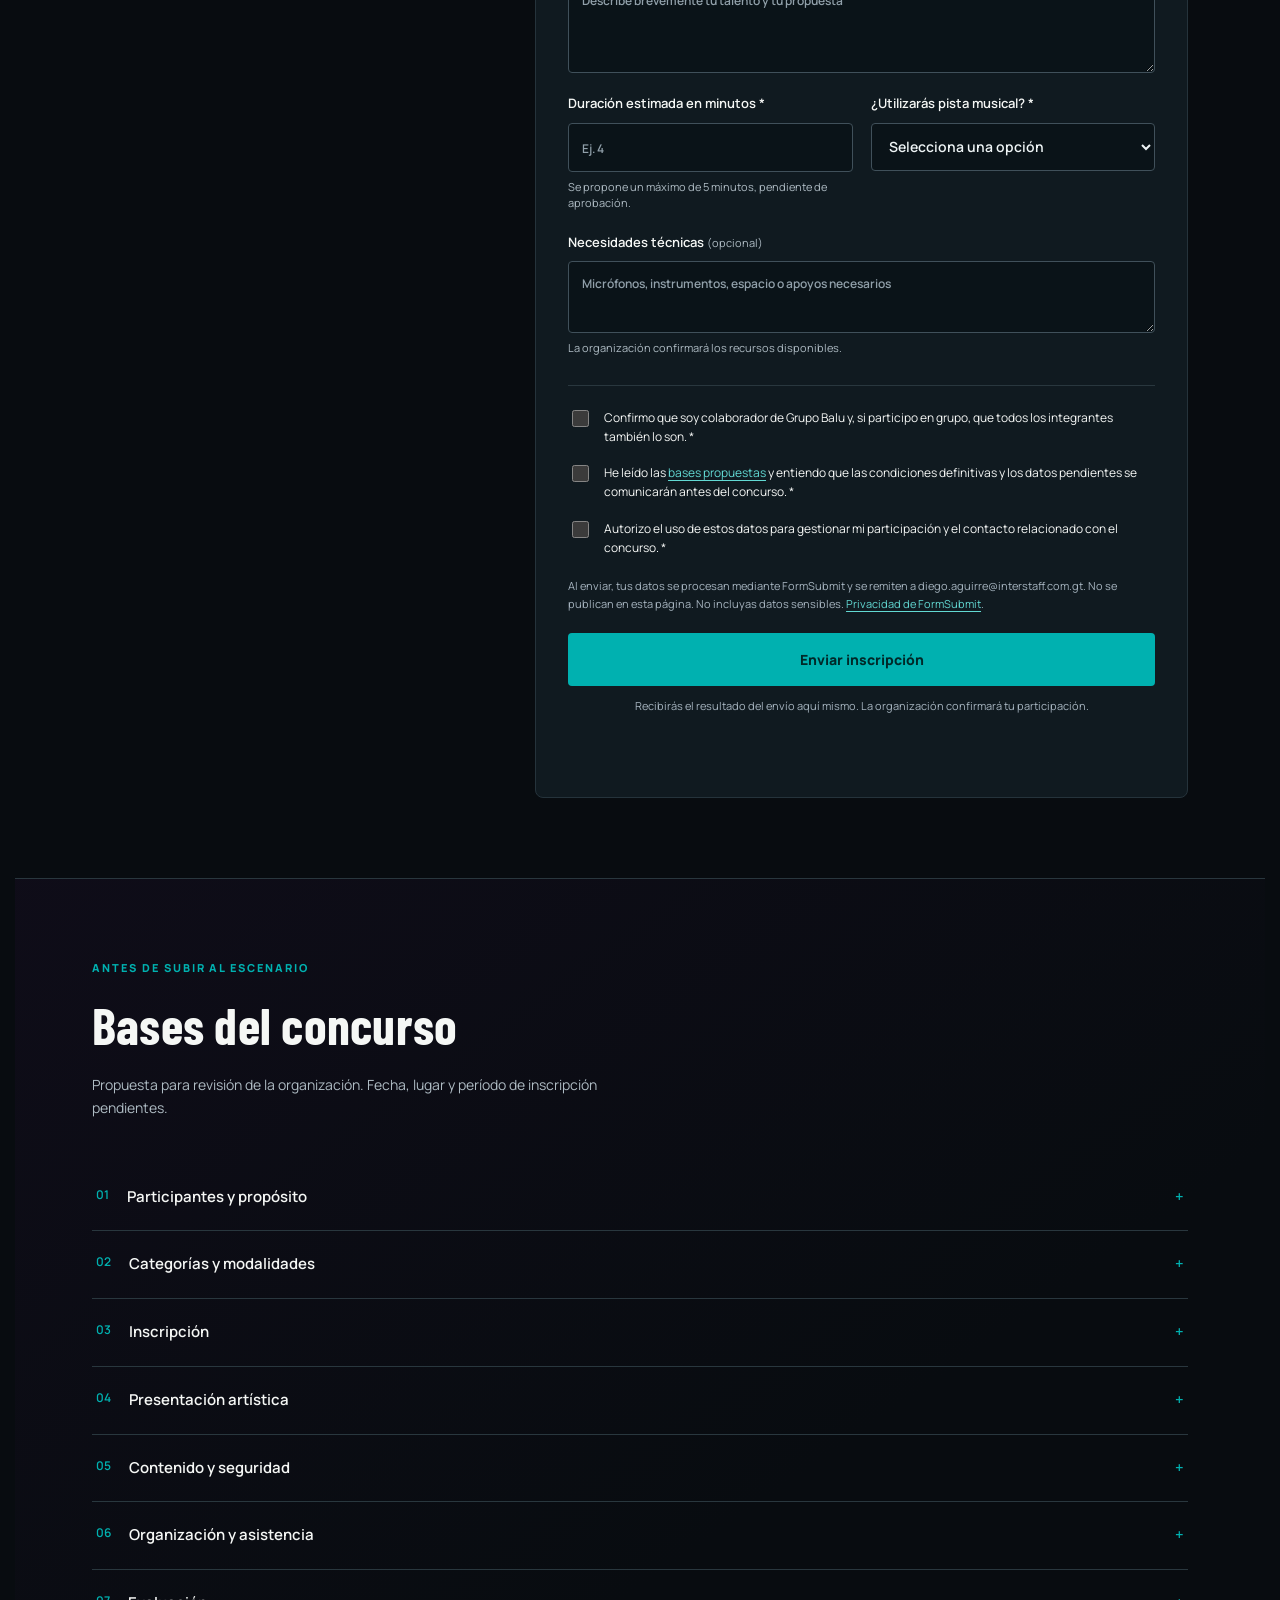
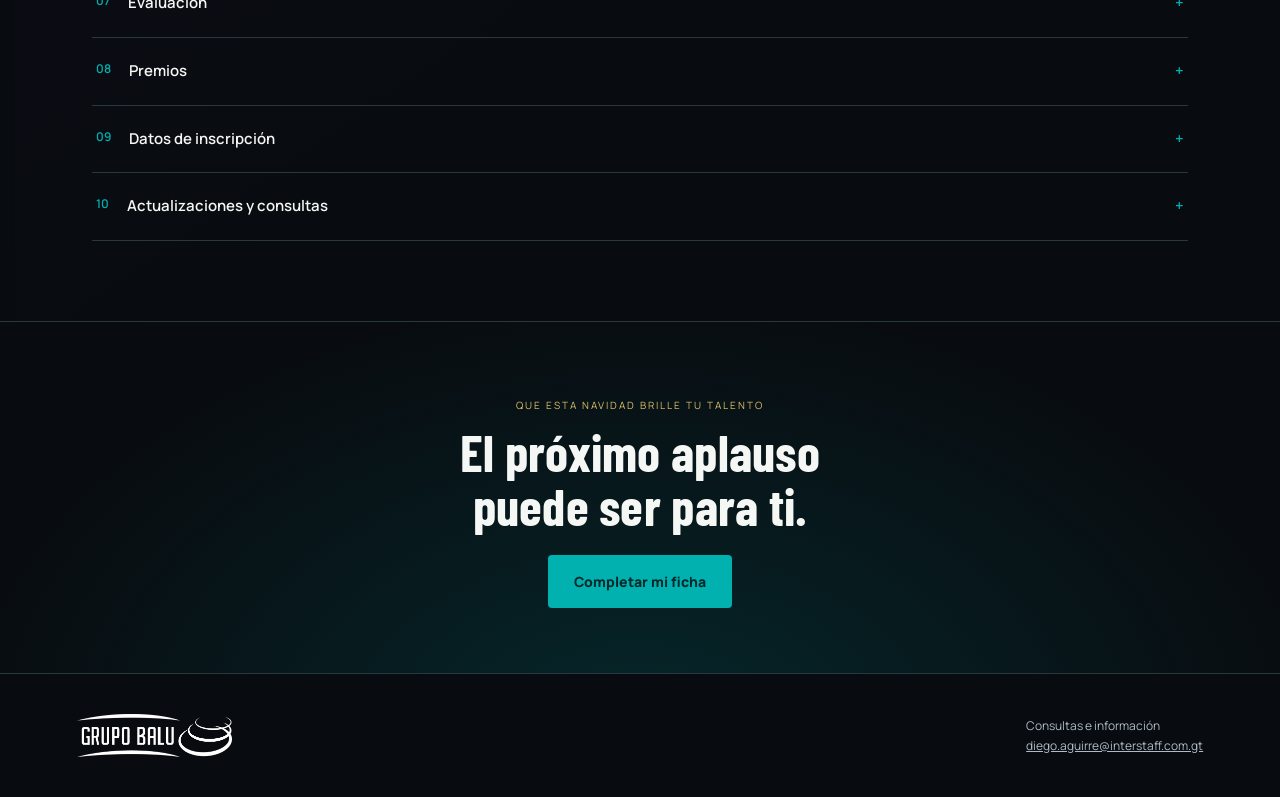
==== commit 4f2858a5: "Eliminar sección de resultados y desempates de las bases" ====
--- a/index.html
+++ b/index.html
@@ -10,6 +10,6 @@
 <fieldset><legend>Tu presentación</legend><div class="grid"><label>Categoría *<select name="Categoria" required><option value="">Selecciona tu talento</option><option>Canto</option><option>Baile</option><option>Instrumentos musicales</option><option>Comedia</option><option>Artes circenses</option></select></label><label>Modalidad *<select name="Modalidad" id="mode" required><option value="Individual">Individual</option><option value="Grupal">Grupal</option></select></label><div id="groupFields" class="wide grid" hidden><label class="wide">Nombre del grupo *<input name="Grupo" id="groupName" maxlength="120" disabled></label><label class="wide">Integrantes del grupo *<textarea name="Integrantes" id="members" rows="3" maxlength="2000" disabled placeholder="Nombre completo y empresa de cada integrante, incluyéndote"></textarea><small>Todos deben ser colaboradores de Grupo Balu. Tú serás la persona de contacto.</small></label></div><label class="wide">Nombre de tu presentación *<input name="Presentacion" required maxlength="160" placeholder="Canción, rutina o nombre del acto"></label><label class="wide">Cuéntanos qué vas a presentar *<textarea name="Descripcion" required rows="3" maxlength="1500" placeholder="Describe brevemente tu talento y tu propuesta"></textarea></label><label>Duración estimada en minutos *<input type="number" name="Duracion_minutos" required min="0.5" max="60" step="0.5" placeholder="Ej. 4"><small>Se propone un máximo de 5 minutos, pendiente de aprobación.</small></label><label>¿Utilizarás pista musical? *<select name="Pista" required><option value="">Selecciona una opción</option><option>Sí</option><option>No</option><option>Por definir</option></select></label><label class="wide">Necesidades técnicas <span class="optional">(opcional)</span><textarea name="Necesidades_tecnicas" rows="2" maxlength="1000" placeholder="Micrófonos, instrumentos, espacio o apoyos necesarios"></textarea><small>La organización confirmará los recursos disponibles.</small></label></div></fieldset>
 <div class="consents"><label class="check"><input type="checkbox" name="Es_colaborador" value="Sí" required><span>Confirmo que soy colaborador de Grupo Balu y, si participo en grupo, que todos los integrantes también lo son. *</span></label><label class="check"><input type="checkbox" name="Lectura_bases" value="Leídas; enterado de que son propuestas" required><span>He leído las <a href="#bases">bases propuestas</a> y entiendo que las condiciones definitivas y los datos pendientes se comunicarán antes del concurso. *</span></label><label class="check"><input type="checkbox" name="Uso_datos" value="Autorizado para gestionar esta inscripción" required><span>Autorizo el uso de estos datos para gestionar mi participación y el contacto relacionado con el concurso. *</span></label></div>
 <p class="privacy">Al enviar, tus datos se procesan mediante FormSubmit y se remiten a diego.aguirre@interstaff.com.gt. No se publican en esta página. No incluyas datos sensibles. <a href="https://formsubmit.co/privacy.pdf" target="_blank" rel="noopener">Privacidad de FormSubmit</a>.</p><button class="button submit" type="submit">Enviar inscripción</button><p class="submit-note">Recibirás el resultado del envío aquí mismo. La organización confirmará tu participación.</p><p id="formStatus" role="status"></p></form></section>
-<section class="rules section" id="bases"><div class="rules-heading"><div><p class="eyebrow">ANTES DE SUBIR AL ESCENARIO</p><h2>Bases del concurso</h2><p>Propuesta para revisión de la organización. Fecha, lugar y período de inscripción pendientes.</p></div></div><div id="ruleList"><details><summary><span>01</span>Participantes y propósito</summary><p>Pueden participar todos los colaboradores de Grupo Balu. El concurso Yo Tengo Talento busca reconocer sus habilidades artísticas y compartir un espacio de convivencia y celebración navideña.</p></details><details><summary><span>02</span>Categorías y modalidades</summary><p>Se proponen las categorías de canto, baile, interpretación de instrumentos musicales, comedia y artes circenses. La participación podrá ser individual o grupal. En los grupos, todos los integrantes deberán ser colaboradores de Grupo Balu y se designará a una persona de contacto.</p></details><details><summary><span>03</span>Inscripción</summary><p>Completar la ficha digital con nombre, empresa o unidad, área, correo, teléfono, categoría, modalidad y descripción del acto. Los grupos deberán indicar su nombre y sus integrantes. El período de inscripción está pendiente. El envío de la ficha no confirma automáticamente un lugar ni un horario; la organización comunicará la recepción y los siguientes pasos.</p></details><details><summary><span>04</span>Presentación artística</summary><p>Se propone una duración máxima de 5 minutos por acto. La persona participante indicará la duración prevista, la pista musical si corresponde y sus requerimientos de sonido, instrumentos o espacio. La organización confirmará qué recursos estarán disponibles y cómo entregar las pistas antes del evento.</p></details><details><summary><span>05</span>Contenido y seguridad</summary><p>Las presentaciones deberán ser respetuosas y apropiadas para un evento de colaboradores. No se admitirán contenidos discriminatorios, ofensivos o que expongan a otras personas sin su consentimiento. No se permitirá fuego, armas, objetos punzantes ni actos que comprometan la seguridad. Los actos circenses requerirán revisión previa de sus necesidades y condiciones de seguridad.</p></details><details><summary><span>06</span>Organización y asistencia</summary><p>La fecha, el lugar y los horarios del evento están pendientes. La organización confirmará el orden de participación y, si corresponde, ensayos o pruebas de sonido. Cada participante deberá presentarse a la hora que se le comunique e informar oportunamente cualquier cambio o retiro.</p></details><details><summary><span>07</span>Evaluación</summary><p>Se propone que un jurado designado por la organización evalúe cada acto sobre 100 puntos: dominio técnico e interpretación, 40; creatividad y originalidad, 25; presencia escénica y conexión con el público, 20; preparación y cumplimiento del tiempo, 15. Estos criterios se aplicarán de acuerdo con la naturaleza de cada categoría.</p></details><details><summary><span>08</span>Resultados y desempates</summary><p>Se propone que gane el acto con mayor puntaje total. En caso de empate, se comparará primero el puntaje de dominio técnico e interpretación y luego el de creatividad y originalidad. Si el empate continúa, el jurado deliberará y dejará constancia de su decisión. La composición del jurado está pendiente.</p></details><details><summary><span>09</span>Premios</summary><p><strong>1.er lugar:</strong> Gift Card de Q3,000.<br><strong>2.º lugar:</strong> Gift Card de Q1,500.<br><strong>3.er lugar:</strong> Gift Card de Q700.<br>La organización comunicará la forma de entrega antes de la competencia.</p></details><details><summary><span>10</span>Datos de inscripción</summary><p>Los datos solicitados se utilizarán para coordinar la participación y las comunicaciones del concurso. La ficha se enviará mediante FormSubmit a diego.aguirre@interstaff.com.gt. No se solicitan documentos de identidad ni datos bancarios. Para corregir o retirar una inscripción, escribir al mismo correo. Cualquier autorización de uso de imagen se solicitará por separado.</p></details><details><summary><span>11</span>Actualizaciones y consultas</summary><p>La organización comunicará las bases definitivas y los datos pendientes antes del concurso. Cualquier modificación deberá informarse oportunamente a las personas inscritas. Las consultas se atenderán en diego.aguirre@interstaff.com.gt.</p></details></div></section>
+<section class="rules section" id="bases"><div class="rules-heading"><div><p class="eyebrow">ANTES DE SUBIR AL ESCENARIO</p><h2>Bases del concurso</h2><p>Propuesta para revisión de la organización. Fecha, lugar y período de inscripción pendientes.</p></div></div><div id="ruleList"><details><summary><span>01</span>Participantes y propósito</summary><p>Pueden participar todos los colaboradores de Grupo Balu. El concurso Yo Tengo Talento busca reconocer sus habilidades artísticas y compartir un espacio de convivencia y celebración navideña.</p></details><details><summary><span>02</span>Categorías y modalidades</summary><p>Se proponen las categorías de canto, baile, interpretación de instrumentos musicales, comedia y artes circenses. La participación podrá ser individual o grupal. En los grupos, todos los integrantes deberán ser colaboradores de Grupo Balu y se designará a una persona de contacto.</p></details><details><summary><span>03</span>Inscripción</summary><p>Completar la ficha digital con nombre, empresa o unidad, área, correo, teléfono, categoría, modalidad y descripción del acto. Los grupos deberán indicar su nombre y sus integrantes. El período de inscripción está pendiente. El envío de la ficha no confirma automáticamente un lugar ni un horario; la organización comunicará la recepción y los siguientes pasos.</p></details><details><summary><span>04</span>Presentación artística</summary><p>Se propone una duración máxima de 5 minutos por acto. La persona participante indicará la duración prevista, la pista musical si corresponde y sus requerimientos de sonido, instrumentos o espacio. La organización confirmará qué recursos estarán disponibles y cómo entregar las pistas antes del evento.</p></details><details><summary><span>05</span>Contenido y seguridad</summary><p>Las presentaciones deberán ser respetuosas y apropiadas para un evento de colaboradores. No se admitirán contenidos discriminatorios, ofensivos o que expongan a otras personas sin su consentimiento. No se permitirá fuego, armas, objetos punzantes ni actos que comprometan la seguridad. Los actos circenses requerirán revisión previa de sus necesidades y condiciones de seguridad.</p></details><details><summary><span>06</span>Organización y asistencia</summary><p>La fecha, el lugar y los horarios del evento están pendientes. La organización confirmará el orden de participación y, si corresponde, ensayos o pruebas de sonido. Cada participante deberá presentarse a la hora que se le comunique e informar oportunamente cualquier cambio o retiro.</p></details><details><summary><span>07</span>Evaluación</summary><p>Se propone que un jurado designado por la organización evalúe cada acto sobre 100 puntos: dominio técnico e interpretación, 40; creatividad y originalidad, 25; presencia escénica y conexión con el público, 20; preparación y cumplimiento del tiempo, 15. Estos criterios se aplicarán de acuerdo con la naturaleza de cada categoría.</p></details><details><summary><span>08</span>Premios</summary><p><strong>1.er lugar:</strong> Gift Card de Q2,500.<br><strong>2.º lugar:</strong> Gift Card de Q1,500.<br><strong>3.er lugar:</strong> Gift Card de Q700.<br>La organización comunicará la forma de entrega antes de la competencia.</p></details><details><summary><span>09</span>Datos de inscripción</summary><p>Los datos solicitados se utilizarán para coordinar la participación y las comunicaciones del concurso. La ficha se enviará mediante FormSubmit a diego.aguirre@interstaff.com.gt. No se solicitan documentos de identidad ni datos bancarios. Para corregir o retirar una inscripción, escribir al mismo correo. Cualquier autorización de uso de imagen se solicitará por separado.</p></details><details><summary><span>10</span>Actualizaciones y consultas</summary><p>La organización comunicará las bases definitivas y los datos pendientes antes del concurso. Cualquier modificación deberá informarse oportunamente a las personas inscritas. Las consultas se atenderán en diego.aguirre@interstaff.com.gt.</p></details></div></section>
 <section class="closing"><p>QUE ESTA NAVIDAD BRILLE TU TALENTO</p><h2>El próximo aplauso<br>puede ser para ti.</h2><a class="button" href="#inscripcion">Completar mi ficha</a></section></main>
 <footer><div class="brand"><img src="logo-grupo-balu.png" alt="Grupo Balu"><span>YO TENGO TALENTO<small>PRIMERA EDICIÓN · GRUPO BALU</small></span></div><p>Consultas e información<br><a href="mailto:diego.aguirre@interstaff.com.gt">diego.aguirre@interstaff.com.gt</a></p></footer><script src="app.js"></script></body></html>
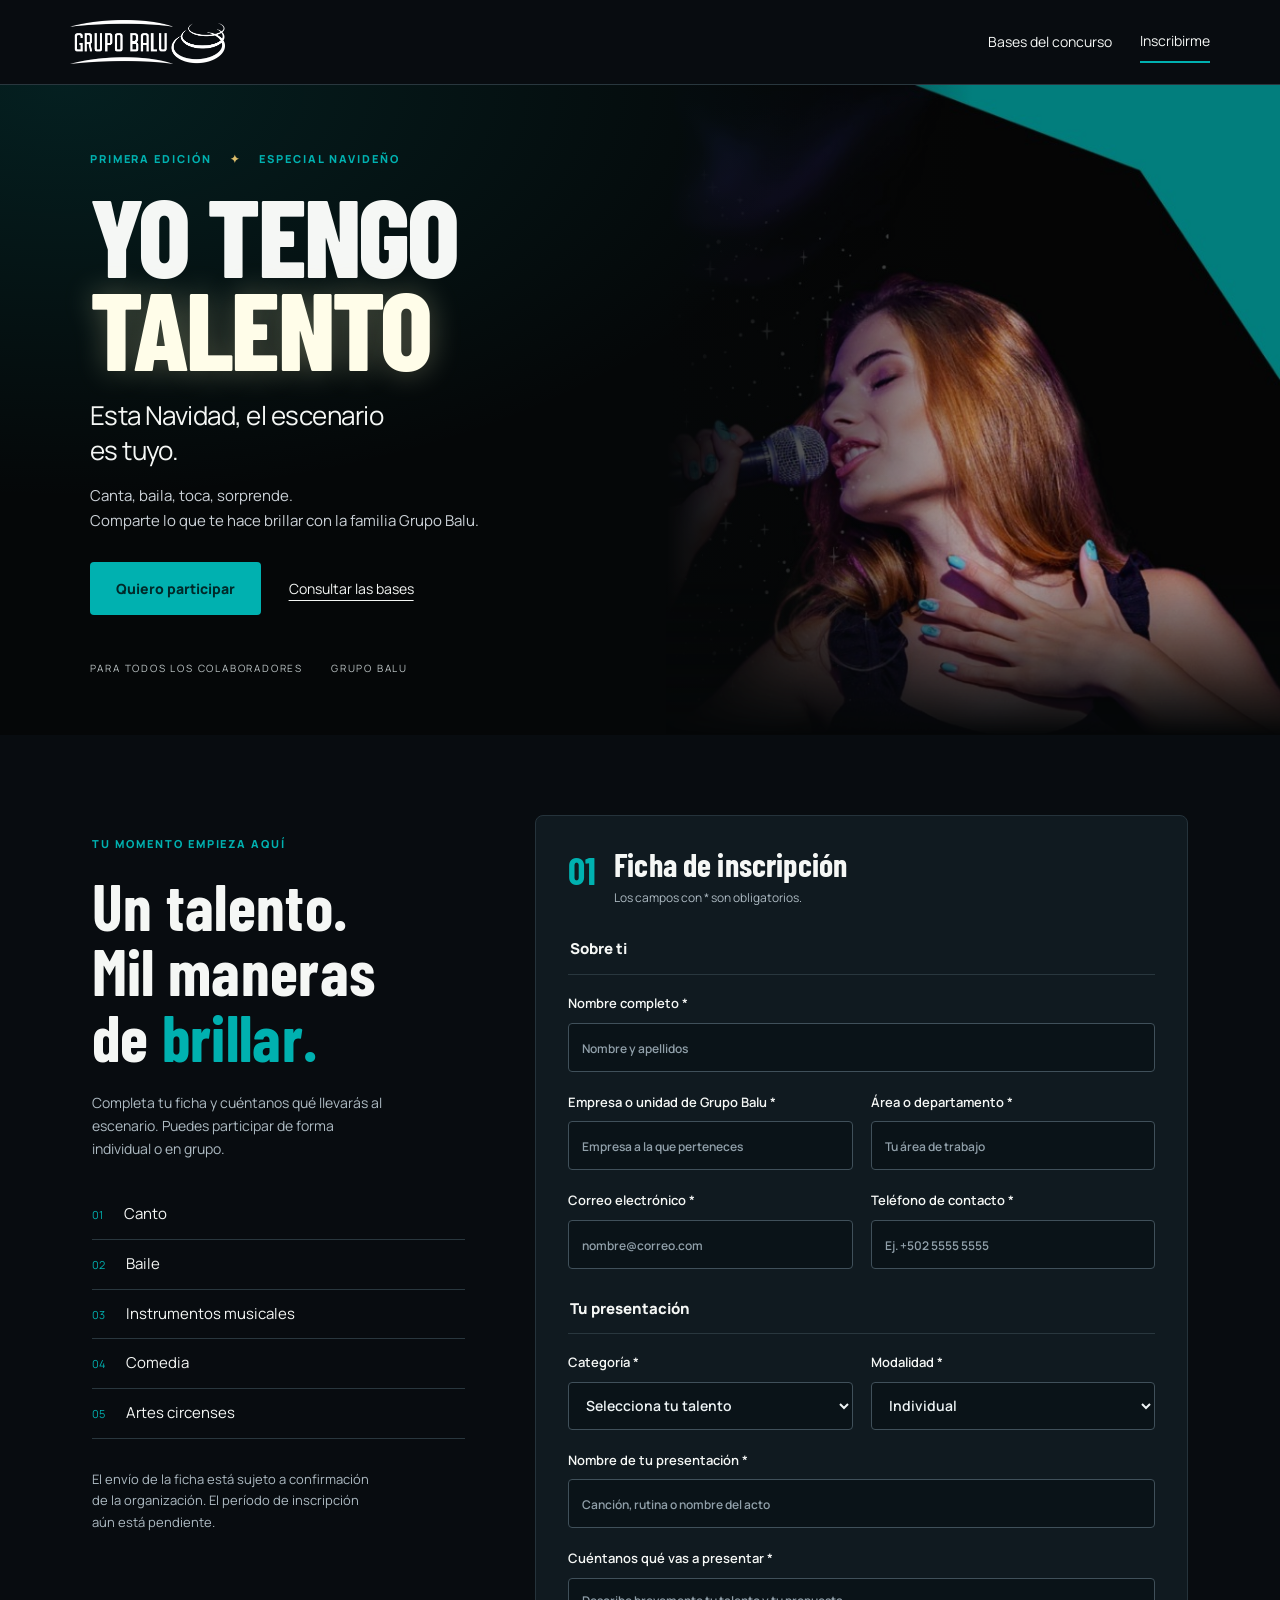
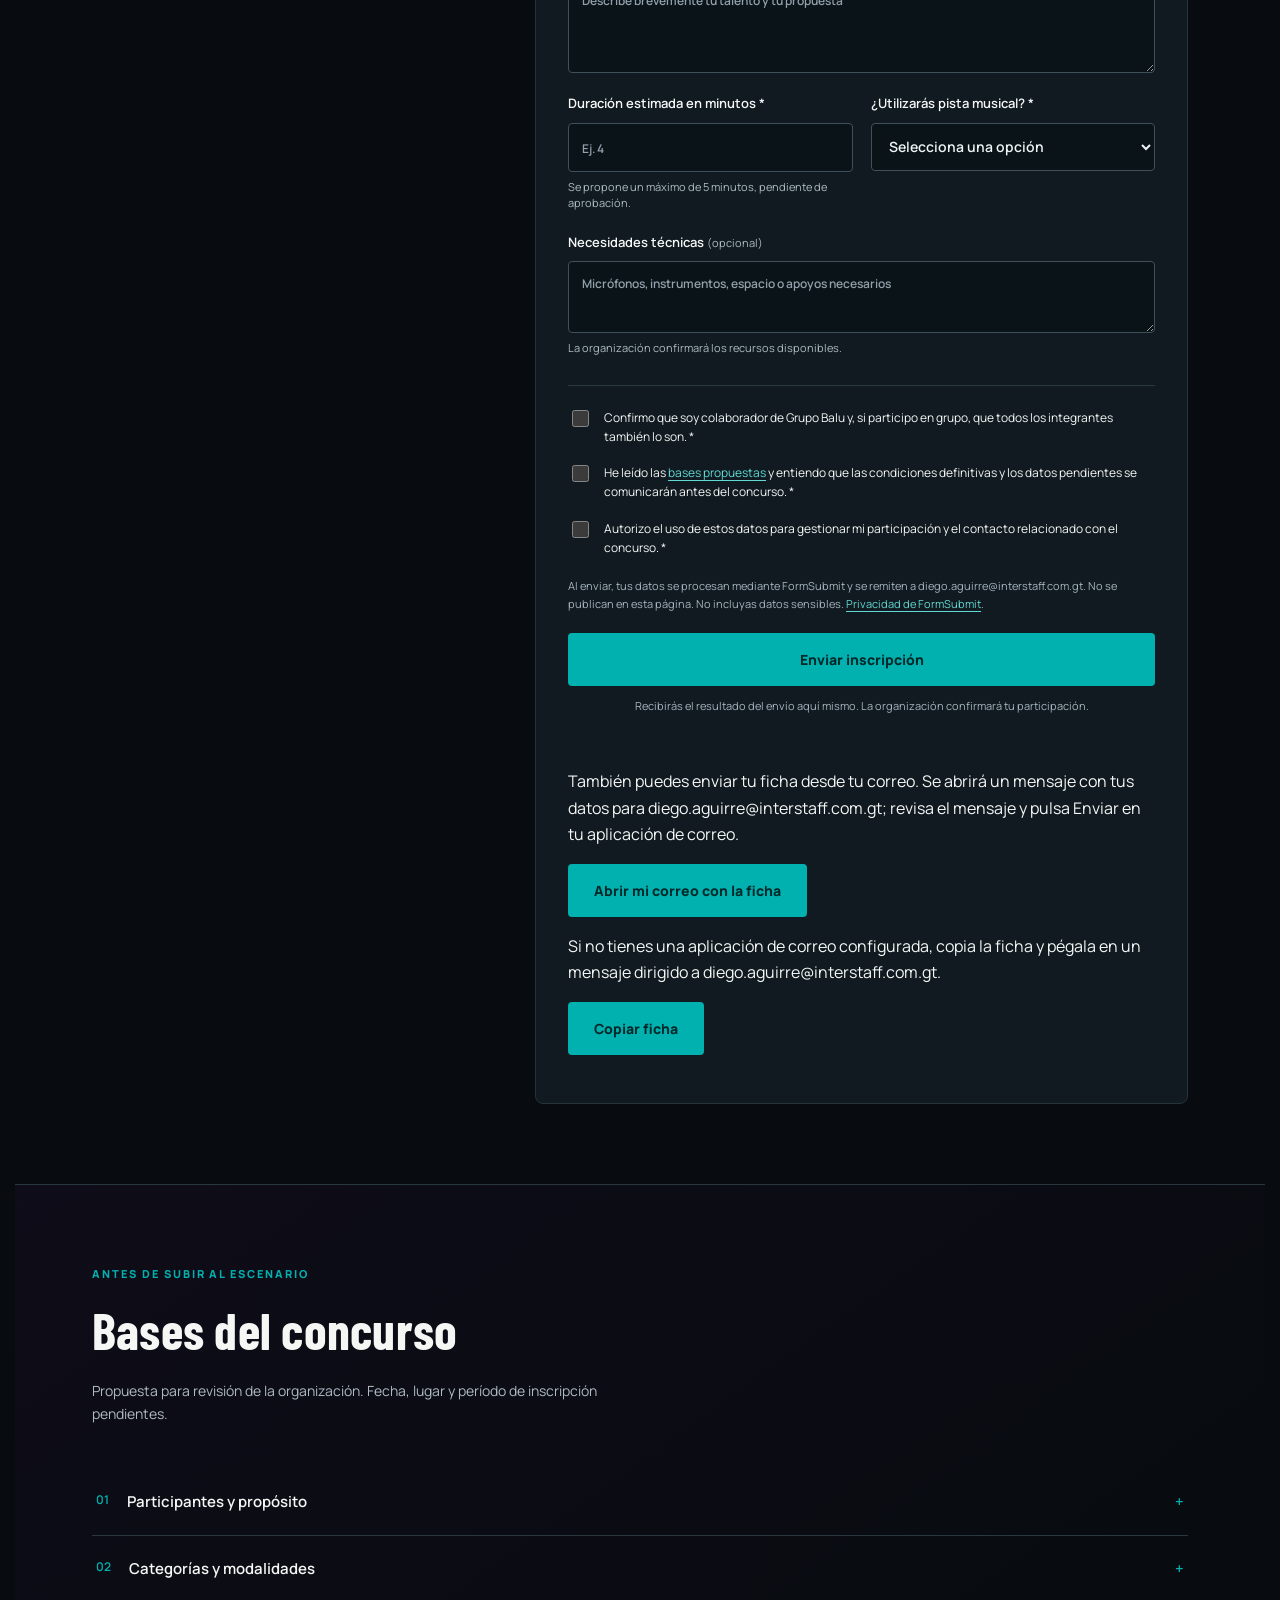
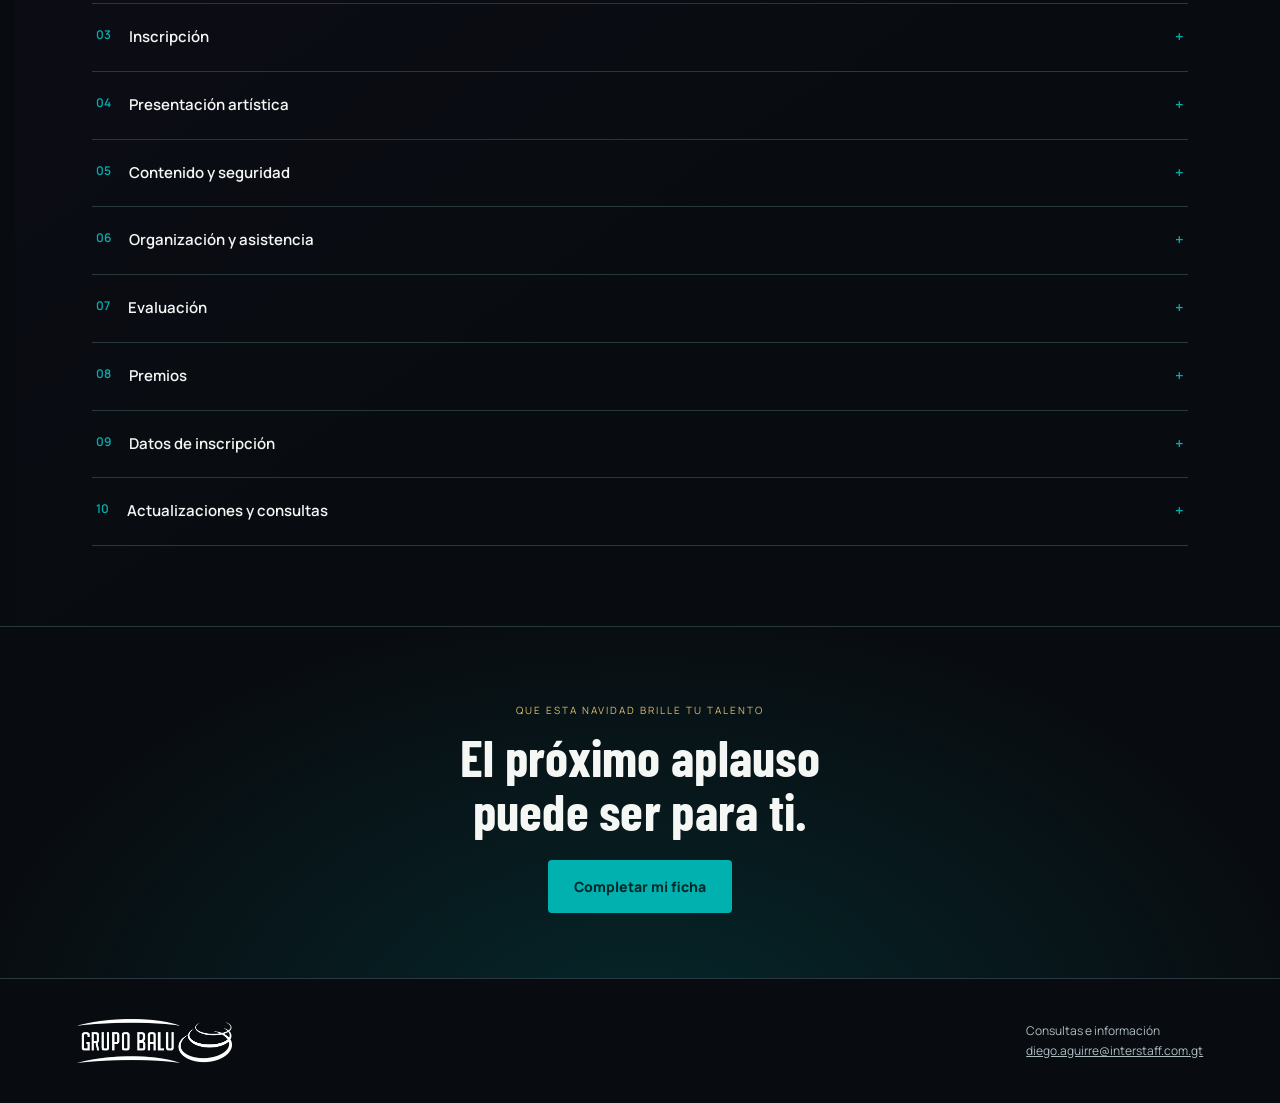
==== commit 93e16d21: "Sustituir premios por contacto e incluir alternativa de envío" ====
--- a/index.html
+++ b/index.html
@@ -9,7 +9,7 @@
 <fieldset><legend>Sobre ti</legend><div class="grid"><label class="wide">Nombre completo *<input name="Nombre" autocomplete="name" required maxlength="120" placeholder="Nombre y apellidos"></label><label>Empresa o unidad de Grupo Balu *<input name="Empresa" required maxlength="120" placeholder="Empresa a la que perteneces"></label><label>Área o departamento *<input name="Area" required maxlength="120" placeholder="Tu área de trabajo"></label><label>Correo electrónico *<input type="email" name="email" autocomplete="email" required maxlength="160" placeholder="nombre@correo.com"></label><label>Teléfono de contacto *<input type="tel" name="Telefono" autocomplete="tel" required maxlength="25" pattern="[+0-9 ()-]{8,25}" placeholder="Ej. +502 5555 5555"></label></div></fieldset>
 <fieldset><legend>Tu presentación</legend><div class="grid"><label>Categoría *<select name="Categoria" required><option value="">Selecciona tu talento</option><option>Canto</option><option>Baile</option><option>Instrumentos musicales</option><option>Comedia</option><option>Artes circenses</option></select></label><label>Modalidad *<select name="Modalidad" id="mode" required><option value="Individual">Individual</option><option value="Grupal">Grupal</option></select></label><div id="groupFields" class="wide grid" hidden><label class="wide">Nombre del grupo *<input name="Grupo" id="groupName" maxlength="120" disabled></label><label class="wide">Integrantes del grupo *<textarea name="Integrantes" id="members" rows="3" maxlength="2000" disabled placeholder="Nombre completo y empresa de cada integrante, incluyéndote"></textarea><small>Todos deben ser colaboradores de Grupo Balu. Tú serás la persona de contacto.</small></label></div><label class="wide">Nombre de tu presentación *<input name="Presentacion" required maxlength="160" placeholder="Canción, rutina o nombre del acto"></label><label class="wide">Cuéntanos qué vas a presentar *<textarea name="Descripcion" required rows="3" maxlength="1500" placeholder="Describe brevemente tu talento y tu propuesta"></textarea></label><label>Duración estimada en minutos *<input type="number" name="Duracion_minutos" required min="0.5" max="60" step="0.5" placeholder="Ej. 4"><small>Se propone un máximo de 5 minutos, pendiente de aprobación.</small></label><label>¿Utilizarás pista musical? *<select name="Pista" required><option value="">Selecciona una opción</option><option>Sí</option><option>No</option><option>Por definir</option></select></label><label class="wide">Necesidades técnicas <span class="optional">(opcional)</span><textarea name="Necesidades_tecnicas" rows="2" maxlength="1000" placeholder="Micrófonos, instrumentos, espacio o apoyos necesarios"></textarea><small>La organización confirmará los recursos disponibles.</small></label></div></fieldset>
 <div class="consents"><label class="check"><input type="checkbox" name="Es_colaborador" value="Sí" required><span>Confirmo que soy colaborador de Grupo Balu y, si participo en grupo, que todos los integrantes también lo son. *</span></label><label class="check"><input type="checkbox" name="Lectura_bases" value="Leídas; enterado de que son propuestas" required><span>He leído las <a href="#bases">bases propuestas</a> y entiendo que las condiciones definitivas y los datos pendientes se comunicarán antes del concurso. *</span></label><label class="check"><input type="checkbox" name="Uso_datos" value="Autorizado para gestionar esta inscripción" required><span>Autorizo el uso de estos datos para gestionar mi participación y el contacto relacionado con el concurso. *</span></label></div>
-<p class="privacy">Al enviar, tus datos se procesan mediante FormSubmit y se remiten a diego.aguirre@interstaff.com.gt. No se publican en esta página. No incluyas datos sensibles. <a href="https://formsubmit.co/privacy.pdf" target="_blank" rel="noopener">Privacidad de FormSubmit</a>.</p><button class="button submit" type="submit">Enviar inscripción</button><p class="submit-note">Recibirás el resultado del envío aquí mismo. La organización confirmará tu participación.</p><p id="formStatus" role="status"></p></form></section>
-<section class="rules section" id="bases"><div class="rules-heading"><div><p class="eyebrow">ANTES DE SUBIR AL ESCENARIO</p><h2>Bases del concurso</h2><p>Propuesta para revisión de la organización. Fecha, lugar y período de inscripción pendientes.</p></div></div><div id="ruleList"><details><summary><span>01</span>Participantes y propósito</summary><p>Pueden participar todos los colaboradores de Grupo Balu. El concurso Yo Tengo Talento busca reconocer sus habilidades artísticas y compartir un espacio de convivencia y celebración navideña.</p></details><details><summary><span>02</span>Categorías y modalidades</summary><p>Se proponen las categorías de canto, baile, interpretación de instrumentos musicales, comedia y artes circenses. La participación podrá ser individual o grupal. En los grupos, todos los integrantes deberán ser colaboradores de Grupo Balu y se designará a una persona de contacto.</p></details><details><summary><span>03</span>Inscripción</summary><p>Completar la ficha digital con nombre, empresa o unidad, área, correo, teléfono, categoría, modalidad y descripción del acto. Los grupos deberán indicar su nombre y sus integrantes. El período de inscripción está pendiente. El envío de la ficha no confirma automáticamente un lugar ni un horario; la organización comunicará la recepción y los siguientes pasos.</p></details><details><summary><span>04</span>Presentación artística</summary><p>Se propone una duración máxima de 5 minutos por acto. La persona participante indicará la duración prevista, la pista musical si corresponde y sus requerimientos de sonido, instrumentos o espacio. La organización confirmará qué recursos estarán disponibles y cómo entregar las pistas antes del evento.</p></details><details><summary><span>05</span>Contenido y seguridad</summary><p>Las presentaciones deberán ser respetuosas y apropiadas para un evento de colaboradores. No se admitirán contenidos discriminatorios, ofensivos o que expongan a otras personas sin su consentimiento. No se permitirá fuego, armas, objetos punzantes ni actos que comprometan la seguridad. Los actos circenses requerirán revisión previa de sus necesidades y condiciones de seguridad.</p></details><details><summary><span>06</span>Organización y asistencia</summary><p>La fecha, el lugar y los horarios del evento están pendientes. La organización confirmará el orden de participación y, si corresponde, ensayos o pruebas de sonido. Cada participante deberá presentarse a la hora que se le comunique e informar oportunamente cualquier cambio o retiro.</p></details><details><summary><span>07</span>Evaluación</summary><p>Se propone que un jurado designado por la organización evalúe cada acto sobre 100 puntos: dominio técnico e interpretación, 40; creatividad y originalidad, 25; presencia escénica y conexión con el público, 20; preparación y cumplimiento del tiempo, 15. Estos criterios se aplicarán de acuerdo con la naturaleza de cada categoría.</p></details><details><summary><span>08</span>Premios</summary><p><strong>1.er lugar:</strong> Gift Card de Q2,500.<br><strong>2.º lugar:</strong> Gift Card de Q1,500.<br><strong>3.er lugar:</strong> Gift Card de Q700.<br>La organización comunicará la forma de entrega antes de la competencia.</p></details><details><summary><span>09</span>Datos de inscripción</summary><p>Los datos solicitados se utilizarán para coordinar la participación y las comunicaciones del concurso. La ficha se enviará mediante FormSubmit a diego.aguirre@interstaff.com.gt. No se solicitan documentos de identidad ni datos bancarios. Para corregir o retirar una inscripción, escribir al mismo correo. Cualquier autorización de uso de imagen se solicitará por separado.</p></details><details><summary><span>10</span>Actualizaciones y consultas</summary><p>La organización comunicará las bases definitivas y los datos pendientes antes del concurso. Cualquier modificación deberá informarse oportunamente a las personas inscritas. Las consultas se atenderán en diego.aguirre@interstaff.com.gt.</p></details></div></section>
+<p class="privacy">Al enviar, tus datos se procesan mediante FormSubmit y se remiten a diego.aguirre@interstaff.com.gt. No se publican en esta página. No incluyas datos sensibles. <a href="https://formsubmit.co/privacy.pdf" target="_blank" rel="noopener">Privacidad de FormSubmit</a>.</p><button class="button submit" type="submit">Enviar inscripción</button><p class="submit-note">Recibirás el resultado del envío aquí mismo. La organización confirmará tu participación.</p><p id="formStatus" role="status"></p><div id="emailFallback" hidden><p>También puedes enviar tu ficha desde tu correo. Se abrirá un mensaje con tus datos para diego.aguirre@interstaff.com.gt; revisa el mensaje y pulsa Enviar en tu aplicación de correo.</p><button class="button" id="sendByEmail" type="button">Abrir mi correo con la ficha</button><p>Si no tienes una aplicación de correo configurada, copia la ficha y pégala en un mensaje dirigido a diego.aguirre@interstaff.com.gt.</p><button class="button" id="copyRegistration" type="button">Copiar ficha</button><p id="copyStatus" role="status"></p><textarea id="registrationCopy" readonly hidden aria-label="Ficha lista para copiar" rows="12"></textarea></div></form></section>
+<section class="rules section" id="bases"><div class="rules-heading"><div><p class="eyebrow">ANTES DE SUBIR AL ESCENARIO</p><h2>Bases del concurso</h2><p>Propuesta para revisión de la organización. Fecha, lugar y período de inscripción pendientes.</p></div></div><div id="ruleList"><details><summary><span>01</span>Participantes y propósito</summary><p>Pueden participar todos los colaboradores de Grupo Balu. El concurso Yo Tengo Talento busca reconocer sus habilidades artísticas y compartir un espacio de convivencia y celebración navideña.</p></details><details><summary><span>02</span>Categorías y modalidades</summary><p>Se proponen las categorías de canto, baile, interpretación de instrumentos musicales, comedia y artes circenses. La participación podrá ser individual o grupal. En los grupos, todos los integrantes deberán ser colaboradores de Grupo Balu y se designará a una persona de contacto.</p></details><details><summary><span>03</span>Inscripción</summary><p>Completar la ficha digital con nombre, empresa o unidad, área, correo, teléfono, categoría, modalidad y descripción del acto. Los grupos deberán indicar su nombre y sus integrantes. El período de inscripción está pendiente. El envío de la ficha no confirma automáticamente un lugar ni un horario; la organización comunicará la recepción y los siguientes pasos.</p></details><details><summary><span>04</span>Presentación artística</summary><p>Se propone una duración máxima de 5 minutos por acto. La persona participante indicará la duración prevista, la pista musical si corresponde y sus requerimientos de sonido, instrumentos o espacio. La organización confirmará qué recursos estarán disponibles y cómo entregar las pistas antes del evento.</p></details><details><summary><span>05</span>Contenido y seguridad</summary><p>Las presentaciones deberán ser respetuosas y apropiadas para un evento de colaboradores. No se admitirán contenidos discriminatorios, ofensivos o que expongan a otras personas sin su consentimiento. No se permitirá fuego, armas, objetos punzantes ni actos que comprometan la seguridad. Los actos circenses requerirán revisión previa de sus necesidades y condiciones de seguridad.</p></details><details><summary><span>06</span>Organización y asistencia</summary><p>La fecha, el lugar y los horarios del evento están pendientes. La organización confirmará el orden de participación y, si corresponde, ensayos o pruebas de sonido. Cada participante deberá presentarse a la hora que se le comunique e informar oportunamente cualquier cambio o retiro.</p></details><details><summary><span>07</span>Evaluación</summary><p>Se propone que un jurado designado por la organización evalúe cada acto sobre 100 puntos: dominio técnico e interpretación, 40; creatividad y originalidad, 25; presencia escénica y conexión con el público, 20; preparación y cumplimiento del tiempo, 15. Estos criterios se aplicarán de acuerdo con la naturaleza de cada categoría.</p></details><details><summary><span>08</span>Premios</summary><p>Consulta los premios con Diego Aguirre al numero <a href="tel:+50239985107">+502 3998 5107</a></p></details><details><summary><span>09</span>Datos de inscripción</summary><p>Los datos solicitados se utilizarán para coordinar la participación y las comunicaciones del concurso. La ficha se enviará mediante FormSubmit a diego.aguirre@interstaff.com.gt. No se solicitan documentos de identidad ni datos bancarios. Para corregir o retirar una inscripción, escribir al mismo correo. Cualquier autorización de uso de imagen se solicitará por separado.</p></details><details><summary><span>10</span>Actualizaciones y consultas</summary><p>La organización comunicará las bases definitivas y los datos pendientes antes del concurso. Cualquier modificación deberá informarse oportunamente a las personas inscritas. Las consultas se atenderán en diego.aguirre@interstaff.com.gt.</p></details></div></section>
 <section class="closing"><p>QUE ESTA NAVIDAD BRILLE TU TALENTO</p><h2>El próximo aplauso<br>puede ser para ti.</h2><a class="button" href="#inscripcion">Completar mi ficha</a></section></main>
-<footer><div class="brand"><img src="logo-grupo-balu.png" alt="Grupo Balu"><span>YO TENGO TALENTO<small>PRIMERA EDICIÓN · GRUPO BALU</small></span></div><p>Consultas e información<br><a href="mailto:diego.aguirre@interstaff.com.gt">diego.aguirre@interstaff.com.gt</a></p></footer><script src="app.js"></script></body></html>
+<footer><div class="brand"><img src="logo-grupo-balu.png" alt="Grupo Balu"><span>YO TENGO TALENTO<small>PRIMERA EDICIÓN · GRUPO BALU</small></span></div><p>Consultas e información<br><a href="mailto:diego.aguirre@interstaff.com.gt">diego.aguirre@interstaff.com.gt</a></p></footer><script src="app.js?v=20261029"></script></body></html>
